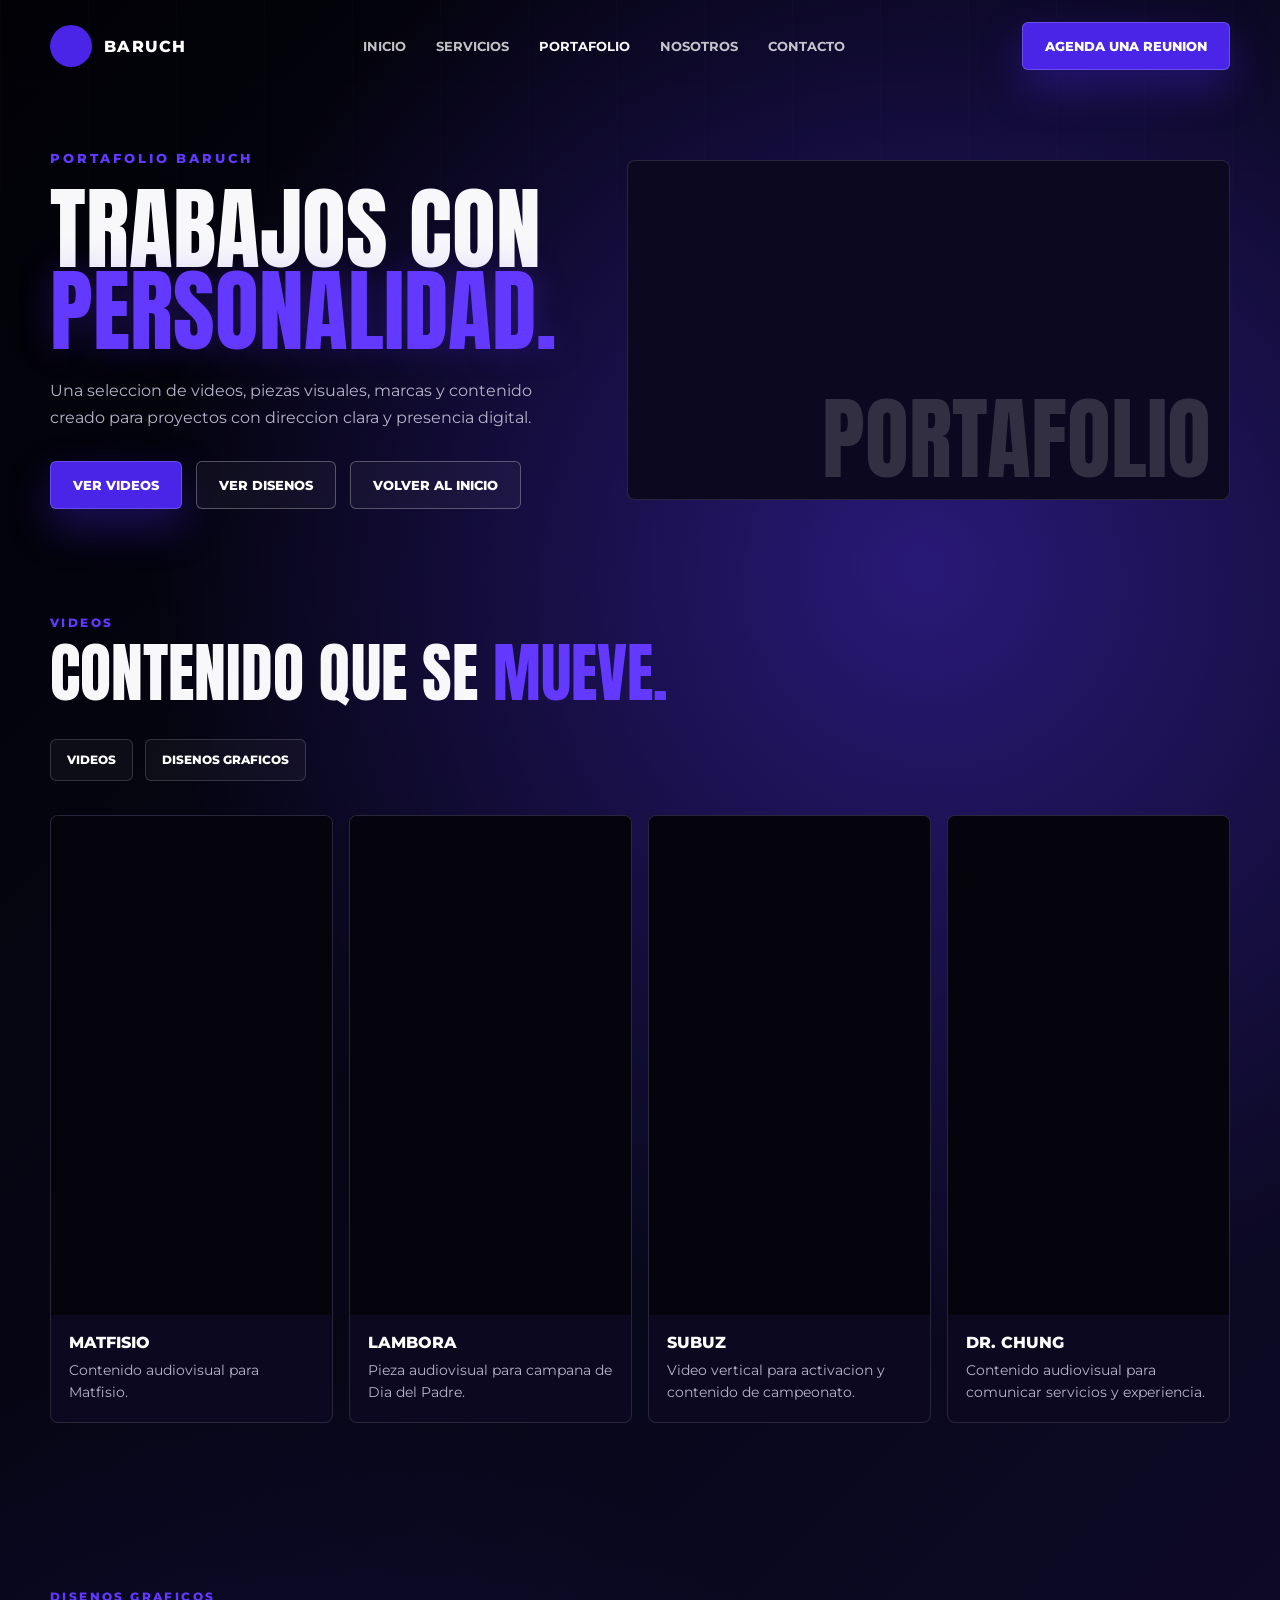
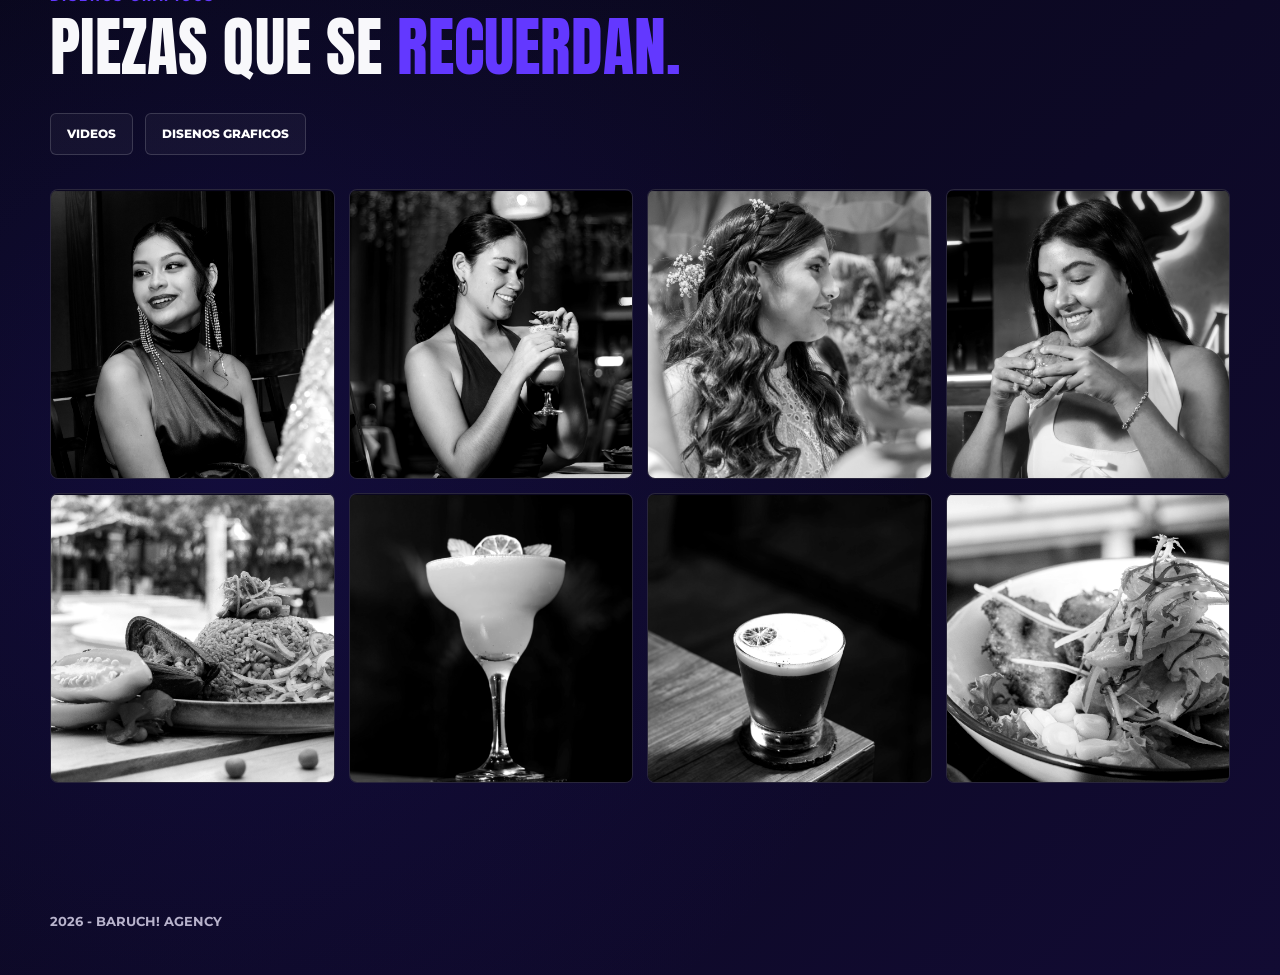
==== light.html @ 76572549 "Fix videos grilla" ====
<!DOCTYPE html>
<html lang="es">
<head>
<meta charset="UTF-8">
<meta name="viewport" content="width=device-width, initial-scale=1.0">
<title>Portafolio | BARUCH Agency</title>
<link rel="preconnect" href="https://fonts.googleapis.com">
<link rel="preconnect" href="https://fonts.gstatic.com" crossorigin>
<link href="https://fonts.googleapis.com/css2?family=Anton&family=Montserrat:wght@400;600;700;800&display=swap" rel="stylesheet">
<link rel="stylesheet" href="lightbox.css">

<style>
:root{
    --bg:#05040d;
    --bg-deep:#010106;
    --purple:#4a25e8;
    --purple-bright:#6338ff;
    --white:#f8f8fb;
    --muted:#b8b3cc;
}

*{
    margin:0;
    padding:0;
    box-sizing:border-box;
}

html{
    scroll-behavior:smooth;
}

body{
    min-height:100vh;
    color:var(--white);
    font-family:'Montserrat',Arial,sans-serif;
    background:
        radial-gradient(circle at 72% 22%, rgba(88,51,255,.42), transparent 35%),
        radial-gradient(circle at 18% 80%, rgba(44,28,145,.25), transparent 30%),
        linear-gradient(135deg, var(--bg-deep) 0%, #080719 48%, #120b33 100%);
    overflow-x:hidden;
}

body::before{
    content:"";
    position:fixed;
    inset:0;
    pointer-events:none;
    background:
        linear-gradient(90deg, rgba(255,255,255,.035) 1px, transparent 1px),
        linear-gradient(0deg, rgba(255,255,255,.025) 1px, transparent 1px);
    background-size:88px 88px;
    mask-image:linear-gradient(to bottom, rgba(0,0,0,.4), transparent 70%);
}

.container{
    width:min(1180px, calc(100% - 40px));
    margin:auto;
    position:relative;
    z-index:1;
}

nav{
    min-height:92px;
    display:flex;
    justify-content:space-between;
    align-items:center;
    gap:28px;
}

.logo{
    display:flex;
    align-items:center;
    gap:12px;
    color:white;
    font-weight:800;
    letter-spacing:.08em;
    text-decoration:none;
}

.logo-mark{
    width:42px;
    height:42px;
    display:grid;
    place-items:center;
    background:var(--purple);
    color:#fff;
    border-radius:50%;
    font-family:'Anton',Impact,sans-serif;
    font-size:28px;
    line-height:1;
}

.menu{
    display:flex;
    gap:30px;
    align-items:center;
}

.menu a{
    color:rgba(255,255,255,.76);
    text-decoration:none;
    font-size:13px;
    font-weight:700;
    text-transform:uppercase;
    transition:.25s;
}

.menu a:hover,
.menu a.active{
    color:var(--white);
}

.btn,
.btn-secondary{
    display:inline-flex;
    align-items:center;
    justify-content:center;
    min-height:48px;
    padding:0 22px;
    border-radius:6px;
    color:white;
    text-decoration:none;
    font-size:13px;
    font-weight:800;
    text-transform:uppercase;
}

.btn{
    border:1px solid rgba(255,255,255,.18);
    background:var(--purple);
    box-shadow:0 18px 42px rgba(74,37,232,.35);
}

.btn-secondary{
    border:1px solid rgba(255,255,255,.28);
    background:rgba(255,255,255,.04);
}

.portfolio-hero{
    min-height:420px;
    display:grid;
    grid-template-columns:minmax(280px,.95fr) minmax(320px,1.05fr);
    align-items:center;
    gap:32px;
    padding:58px 0 36px;
}

.hero-small{
    margin-bottom:22px;
    color:var(--purple-bright);
    font-size:13px;
    font-weight:800;
    letter-spacing:.22em;
    text-transform:uppercase;
}

.hero-title{
    max-width:600px;
    margin-bottom:24px;
    font-family:'Anton',Impact,'Arial Black',sans-serif;
    font-size:clamp(60px, 7vw, 104px);
    line-height:.92;
    font-weight:400;
    text-transform:uppercase;
}

.hero-title span{
    display:block;
    color:var(--purple-bright);
    text-shadow:0 0 34px rgba(99,56,255,.28);
}

.hero-text{
    max-width:500px;
    margin-bottom:30px;
    color:var(--muted);
    line-height:1.7;
    font-size:16px;
}

.hero-actions{
    display:flex;
    gap:14px;
    flex-wrap:wrap;
}

.hero-panel{
    min-height:320px;
    position:relative;
    overflow:hidden;
    border:1px solid rgba(255,255,255,.12);
    border-radius:8px;
    background:#0b0820;
}

.hero-panel iframe{
    width:100%;
    height:100%;
    min-height:320px;
    aspect-ratio:16 / 9;
    display:block;
    border:none;
}

.hero-panel::after{
    content:"PORTAFOLIO";
    position:absolute;
    right:18px;
    bottom:14px;
    color:rgba(255,255,255,.16);
    font-family:'Anton',Impact,sans-serif;
    font-size:clamp(54px, 7vw, 94px);
    line-height:1;
    pointer-events:none;
}

.section{
    padding:70px 0 96px;
}

.section-header{
    max-width:720px;
    margin-bottom:34px;
}

.section-kicker{
    margin-bottom:12px;
    color:var(--purple-bright);
    font-size:12px;
    font-weight:800;
    letter-spacing:.2em;
    text-transform:uppercase;
}

.section-title{
    font-family:'Anton',Impact,'Arial Black',sans-serif;
    font-size:clamp(44px, 5vw, 72px);
    line-height:.98;
    font-weight:400;
    text-transform:uppercase;
}

.section-title span{
    color:var(--purple-bright);
}

.portfolio-tabs{
    display:flex;
    gap:12px;
    flex-wrap:wrap;
    margin-bottom:34px;
}

.portfolio-tabs a{
    display:inline-flex;
    align-items:center;
    justify-content:center;
    min-height:42px;
    padding:0 16px;
    border:1px solid rgba(255,255,255,.16);
    border-radius:6px;
    color:white;
    text-decoration:none;
    font-size:12px;
    font-weight:800;
    text-transform:uppercase;
    background:rgba(255,255,255,.04);
}

.video-grid{
    display:grid;
    grid-template-columns:repeat(4, minmax(0, 1fr));
    gap:16px;
}

.video-card{
    overflow:hidden;
    border:1px solid rgba(255,255,255,.12);
    border-radius:8px;
    background:#0b0820;
}

.video-card iframe{
    width:100%;
    aspect-ratio:9 / 16;
    display:block;
    border:none;
    background:#05040d;
}

.video-info{
    padding:18px;
}

.video-info h3{
    margin-bottom:8px;
    color:white;
    font-size:16px;
    font-weight:800;
    text-transform:uppercase;
}

.video-info p{
    color:var(--muted);
    font-size:14px;
    line-height:1.55;
}

.gallery-grid{
    display:grid;
    grid-template-columns:repeat(4, minmax(0, 1fr));
    gap:14px;
}

.gallery-item{
    min-height:290px;
    padding:0;
    overflow:hidden;
    border:1px solid rgba(255,255,255,.12);
    border-radius:8px;
    background:#0b0820;
    appearance:none;
    font:inherit;
    text-align:left;
}

.gallery-item img{
    width:100%;
    height:100%;
    min-height:290px;
    display:block;
    object-fit:cover;
    filter:grayscale(100%) contrast(1.06);
    transition:.3s;
}

.gallery-item:hover img{
    filter:grayscale(0%) contrast(1.05);
    transform:scale(1.04);
}

footer{
    padding:34px 0 46px;
    color:var(--muted);
    font-size:13px;
    font-weight:700;
    text-transform:uppercase;
}

@media(max-width:960px){
    nav{
        flex-wrap:wrap;
        justify-content:center;
        padding:18px 0;
    }

    .menu{
        order:3;
        width:100%;
        justify-content:center;
        gap:18px;
        flex-wrap:wrap;
    }

    .portfolio-hero{
        grid-template-columns:1fr;
        text-align:center;
    }

    .hero-text{
        margin-left:auto;
        margin-right:auto;
    }

    .hero-actions{
        justify-content:center;
    }

    .video-grid{
        grid-template-columns:repeat(2, minmax(0, 1fr));
    }

    .gallery-grid{
        grid-template-columns:repeat(2, minmax(0, 1fr));
    }
}

@media(max-width:620px){
    .container{
        width:min(100% - 28px, 1180px);
    }

    nav .btn{
        display:none;
    }

    .menu a{
        font-size:12px;
    }

    .hero-title{
        font-size:clamp(54px, 17vw, 80px);
    }

    .video-grid,
    .gallery-grid{
        grid-template-columns:1fr;
    }
}
</style>
</head>

<body>
<div class="container">
    <nav>
        <a href="index.html#inicio" class="logo">
            <span class="logo-mark"></span>
            <span>BARUCH</span>
        </a>

        <div class="menu">
            <a href="index.html#inicio">Inicio</a>
            <a href="index.html#servicios">Servicios</a>
            <a href="light.html" class="active">Portafolio</a>
            <a href="index.html#nosotros">Nosotros</a>
            <a href="pagjavasscrio.html">Contacto</a>
        </div>

        <a href="pagjavasscrio.html" class="btn">Agenda una reunion</a>
    </nav>

    <main>
        <section class="portfolio-hero">
            <div>
                <div class="hero-small">Portafolio Baruch</div>
                <h1 class="hero-title">
                    Trabajos con
                    <span>personalidad.</span>
                </h1>
                <p class="hero-text">
                    Una seleccion de videos, piezas visuales, marcas y contenido creado para proyectos con direccion clara y presencia digital.
                </p>
                <div class="hero-actions">
                    <a href="#videos" class="btn">Ver videos</a>
                    <a href="#disenos" class="btn-secondary">Ver disenos</a>
                    <a href="index.html#inicio" class="btn-secondary">Volver al inicio</a>
                </div>
            </div>

            <!-- VIDEO HERO: Matfisio -->
            <div class="hero-panel">
                <iframe
                    src="https://www.youtube.com/embed/0s76PUURB7c?autoplay=1&mute=1&loop=1&playlist=0s76PUURB7c&controls=0&playsinline=1"
                    allow="autoplay; encrypted-media"
                    allowfullscreen>
                </iframe>
            </div>
        </section>

        <section class="section" id="videos">
            <div class="section-header">
                <div class="section-kicker">Videos</div>
                <h2 class="section-title">Contenido que se <span>mueve.</span></h2>
            </div>

            <div class="portfolio-tabs">
                <a href="#videos">Videos</a>
                <a href="#disenos">Disenos graficos</a>
            </div>

            <div class="video-grid">

                <!-- VIDEO 1: Matfisio -->
                <article class="video-card">
                    <iframe
                        src="https://www.youtube.com/embed/0s76PUURB7c?autoplay=1&mute=1&loop=1&playlist=0s76PUURB7c&controls=0&playsinline=1"
                        allow="autoplay; encrypted-media"
                        allowfullscreen>
                    </iframe>
                    <div class="video-info">
                        <h3>Matfisio</h3>
                        <p>Contenido audiovisual para Matfisio.</p>
                    </div>
                </article>

                <!-- VIDEO 2: Lambora — reemplaza ID_LAMBORA con el ID del video de YouTube -->
                <article class="video-card">
                    <iframe
                        src="https://www.youtube.com/embed/ID_LAMBORA?autoplay=1&mute=1&loop=1&playlist=ID_LAMBORA&controls=0&playsinline=1"
                        allow="autoplay; encrypted-media"
                        allowfullscreen>
                    </iframe>
                    <div class="video-info">
                        <h3>Lambora</h3>
                        <p>Pieza audiovisual para campana de Dia del Padre.</p>
                    </div>
                </article>

                <!-- VIDEO 2: Subuz — reemplaza ID_SUBUZ con el ID del video de YouTube -->
                <article class="video-card">
                    <iframe
                        src="https://www.youtube.com/embed/ID_SUBUZ?autoplay=1&mute=1&loop=1&playlist=ID_SUBUZ&controls=0&playsinline=1"
                        allow="autoplay; encrypted-media"
                        allowfullscreen>
                    </iframe>
                    <div class="video-info">
                        <h3>Subuz</h3>
                        <p>Video vertical para activacion y contenido de campeonato.</p>
                    </div>
                </article>

                <!-- VIDEO 3: Dr. Chung — reemplaza ID_DRCHUNG con el ID del video de YouTube -->
                <article class="video-card">
                    <iframe
                        src="https://www.youtube.com/embed/ID_DRCHUNG?autoplay=1&mute=1&loop=1&playlist=ID_DRCHUNG&controls=0&playsinline=1"
                        allow="autoplay; encrypted-media"
                        allowfullscreen>
                    </iframe>
                    <div class="video-info">
                        <h3>Dr. Chung</h3>
                        <p>Contenido audiovisual para comunicar servicios y experiencia.</p>
                    </div>
                </article>

            </div>
        </section>

        <section class="section" id="disenos">
            <div class="section-header">
                <div class="section-kicker">Disenos graficos</div>
                <h2 class="section-title">Piezas que se <span>recuerdan.</span></h2>
            </div>

            <div class="portfolio-tabs">
                <a href="#videos">Videos</a>
                <a href="#disenos">Disenos graficos</a>
            </div>

            <div class="gallery-grid">
                <button class="gallery-item cursor" onclick="openModal();currentSlide(1)" aria-label="Ver proyecto Karina">
                    <img src="multimedia/karina.png" alt="Proyecto Karina">
                </button>
                <button class="gallery-item cursor" onclick="openModal();currentSlide(2)" aria-label="Ver proyecto Domi">
                    <img src="multimedia/DOMI.png" alt="Proyecto Domi">
                </button>
                <button class="gallery-item cursor" onclick="openModal();currentSlide(3)" aria-label="Ver proyecto Tambo">
                    <img src="multimedia/tambo.png" alt="Proyecto Tambo">
                </button>
                <button class="gallery-item cursor" onclick="openModal();currentSlide(4)" aria-label="Ver proyecto Belen">
                    <img src="multimedia/BELEN.png" alt="Proyecto Belen">
                </button>
                <button class="gallery-item cursor" onclick="openModal();currentSlide(5)" aria-label="Ver proyecto Comida Tambo">
                    <img src="multimedia/COMIDA TMABO.png" alt="Proyecto Comida Tambo">
                </button>
                <button class="gallery-item cursor" onclick="openModal();currentSlide(6)" aria-label="Ver proyecto Miura Trago">
                    <img src="multimedia/MIURA TRAGO.png" alt="Proyecto Miura Trago">
                </button>
                <button class="gallery-item cursor" onclick="openModal();currentSlide(7)" aria-label="Ver proyecto Trago">
                    <img src="multimedia/TRAGO.png" alt="Proyecto Trago">
                </button>
                <button class="gallery-item cursor" onclick="openModal();currentSlide(8)" aria-label="Ver proyecto Ceviche">
                    <img src="multimedia/CEVICHEE.png" alt="Proyecto Ceviche">
                </button>
            </div>
        </section>
    </main>

    <footer>
        <p>2026 - BARUCH! Agency</p>
    </footer>
</div>

<div id="modalgallery" class="modal">
    <span class="close cursor" onclick="closeModal()">&times;</span>
    <div class="modal-content">
        <div class="mySlides">
            <img src="multimedia/karina.png" style="width:100%" alt="Proyecto Karina">
        </div>
        <div class="mySlides">
            <img src="multimedia/DOMI.png" style="width:100%" alt="Proyecto Domi">
        </div>
        <div class="mySlides">
            <img src="multimedia/tambo.png" style="width:100%" alt="Proyecto Tambo">
        </div>
        <div class="mySlides">
            <img src="multimedia/BELEN.png" style="width:100%" alt="Proyecto Belen">
        </div>
        <div class="mySlides">
            <img src="multimedia/COMIDA TMABO.png" style="width:100%" alt="Proyecto Comida Tambo">
        </div>
        <div class="mySlides">
            <img src="multimedia/MIURA TRAGO.png" style="width:100%" alt="Proyecto Miura Trago">
        </div>
        <div class="mySlides">
            <img src="multimedia/TRAGO.png" style="width:100%" alt="Proyecto Trago">
        </div>
        <div class="mySlides">
            <img src="multimedia/CEVICHEE.png" style="width:100%" alt="Proyecto Ceviche">
        </div>

        <a class="prev" onclick="plusSlides(-1)">&#10094;</a>
        <a class="next" onclick="plusSlides(1)">&#10095;</a>

        <div class="caption-container">
            <p id="caption"></p>
        </div>

        <div class="thumbs">
            <img class="demo cursor" src="multimedia/karina.png" onclick="currentSlide(1)" alt="Proyecto Karina">
            <img class="demo cursor" src="multimedia/DOMI.png" onclick="currentSlide(2)" alt="Proyecto Domi">
            <img class="demo cursor" src="multimedia/tambo.png" onclick="currentSlide(3)" alt="Proyecto Tambo">
            <img class="demo cursor" src="multimedia/BELEN.png" onclick="currentSlide(4)" alt="Proyecto Belen">
            <img class="demo cursor" src="multimedia/COMIDA TMABO.png" onclick="currentSlide(5)" alt="Proyecto Comida Tambo">
            <img class="demo cursor" src="multimedia/MIURA TRAGO.png" onclick="currentSlide(6)" alt="Proyecto Miura Trago">
            <img class="demo cursor" src="multimedia/TRAGO.png" onclick="currentSlide(7)" alt="Proyecto Trago">
            <img class="demo cursor" src="multimedia/CEVICHEE.png" onclick="currentSlide(8)" alt="Proyecto Ceviche">
        </div>
    </div>
</div>

<script src="lightbox.js"></script>
</body>
</html>
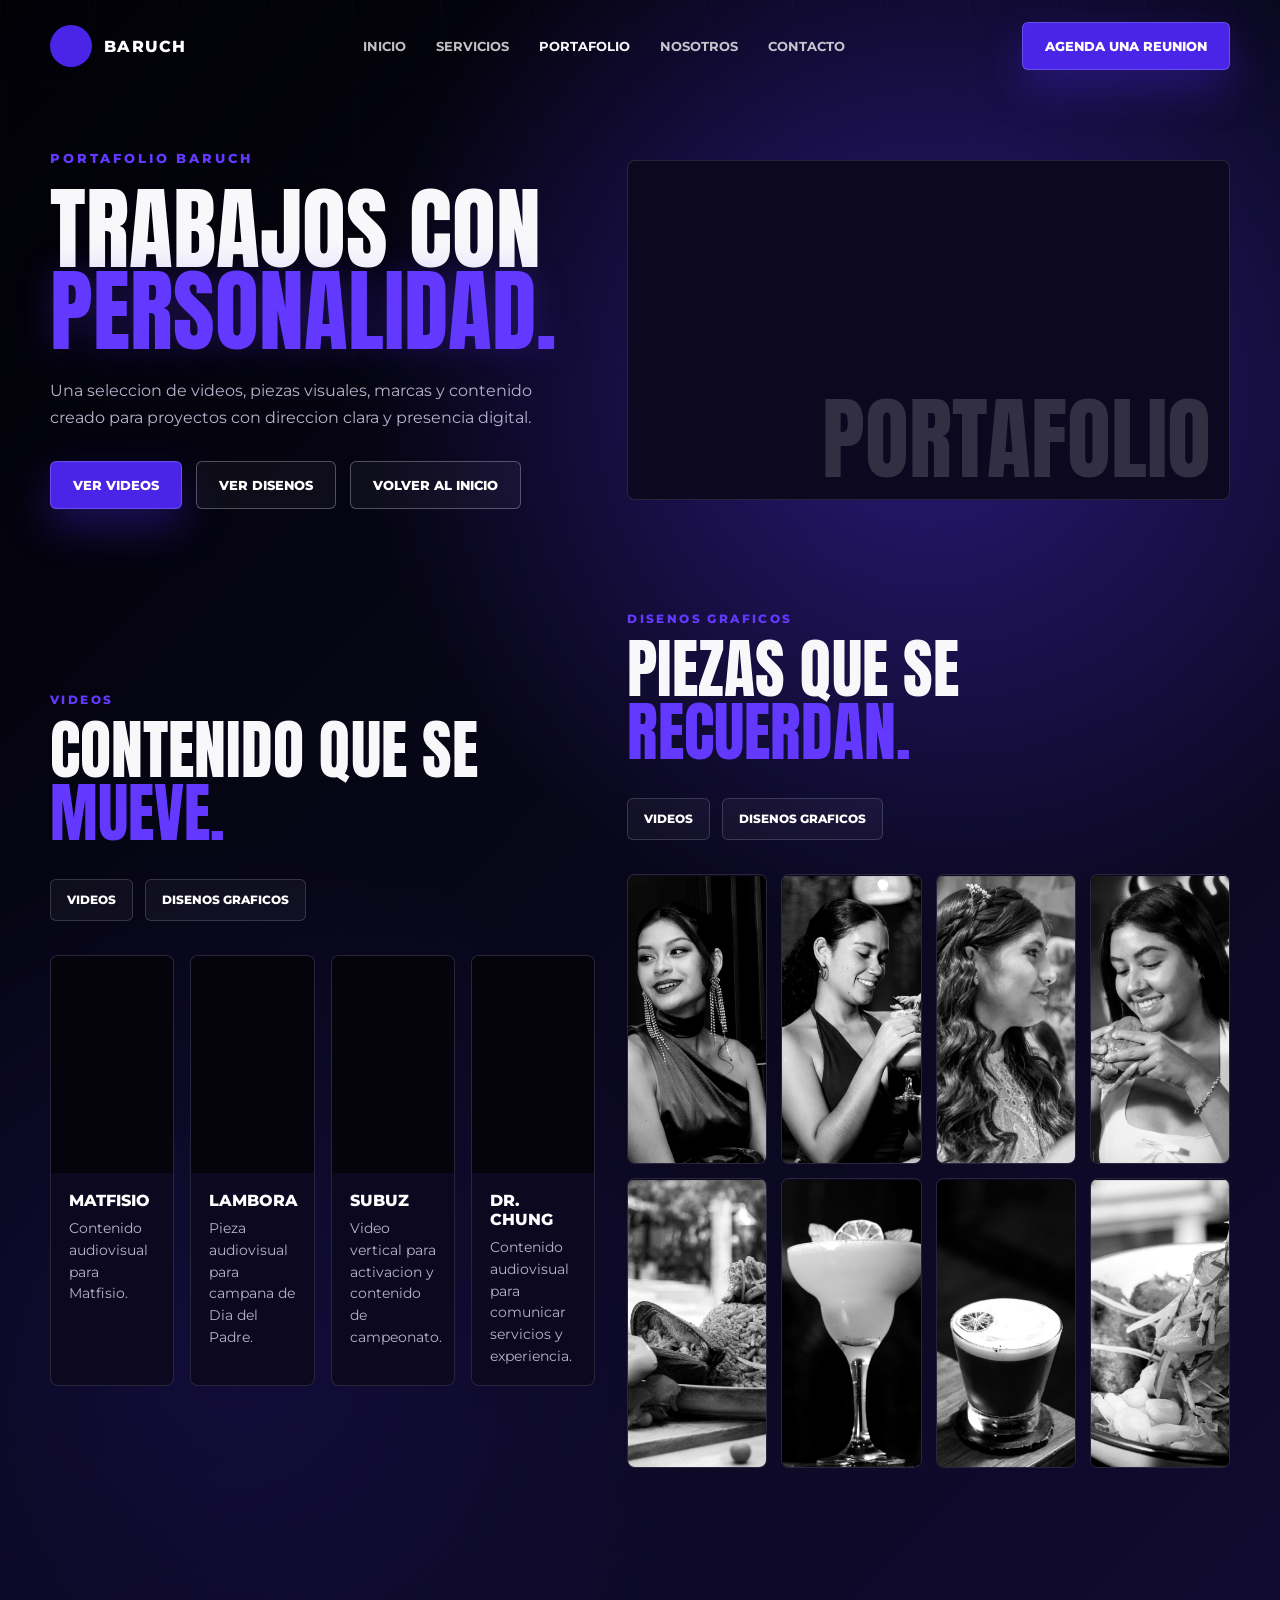
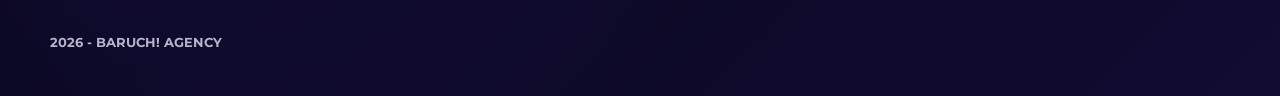
==== commit ea34bcf7: "Actualizacion de links" ====
--- a/light.html
+++ b/light.html
@@ -449,13 +449,12 @@
 
             <!-- VIDEO HERO: Matfisio -->
             <div class="hero-panel">
-                <iframe
-                    src="https://www.youtube.com/embed/0s76PUURB7c?autoplay=1&mute=1&loop=1&playlist=0s76PUURB7c&controls=0&playsinline=1"
-                    allow="autoplay; encrypted-media"
-                    allowfullscreen>
-                </iframe>
-            </div>
-        </section>
+    <iframe
+    src="https://www.youtube.com/embed/Ua5qcs7RHiY?autoplay=1&mute=1&loop=1&playlist=Ua5qcs7RHiY&controls=0&playsinline=1"
+    allow="autoplay; encrypted-media"
+    allowfullscreen>
+</iframe>
+</div>
 
         <section class="section" id="videos">
             <div class="section-header">
@@ -473,7 +472,7 @@
                 <!-- VIDEO 1: Matfisio -->
                 <article class="video-card">
                     <iframe
-                        src="https://www.youtube.com/embed/0s76PUURB7c?autoplay=1&mute=1&loop=1&playlist=0s76PUURB7c&controls=0&playsinline=1"
+                        src="https://www.youtube.com/embed/0s76PUURB7c?autoplay=1&mute=1&loop=1&playlist=0s76PUURB7c&controls=0&playsinline=1
                         allow="autoplay; encrypted-media"
                         allowfullscreen>
                     </iframe>
@@ -512,7 +511,7 @@
                 <!-- VIDEO 3: Dr. Chung — reemplaza ID_DRCHUNG con el ID del video de YouTube -->
                 <article class="video-card">
                     <iframe
-                        src="https://www.youtube.com/embed/ID_DRCHUNG?autoplay=1&mute=1&loop=1&playlist=ID_DRCHUNG&controls=0&playsinline=1"
+                        src="https://youtube.com/shorts/_93qym4LqEI?feature=share"
                         allow="autoplay; encrypted-media"
                         allowfullscreen>
                     </iframe>
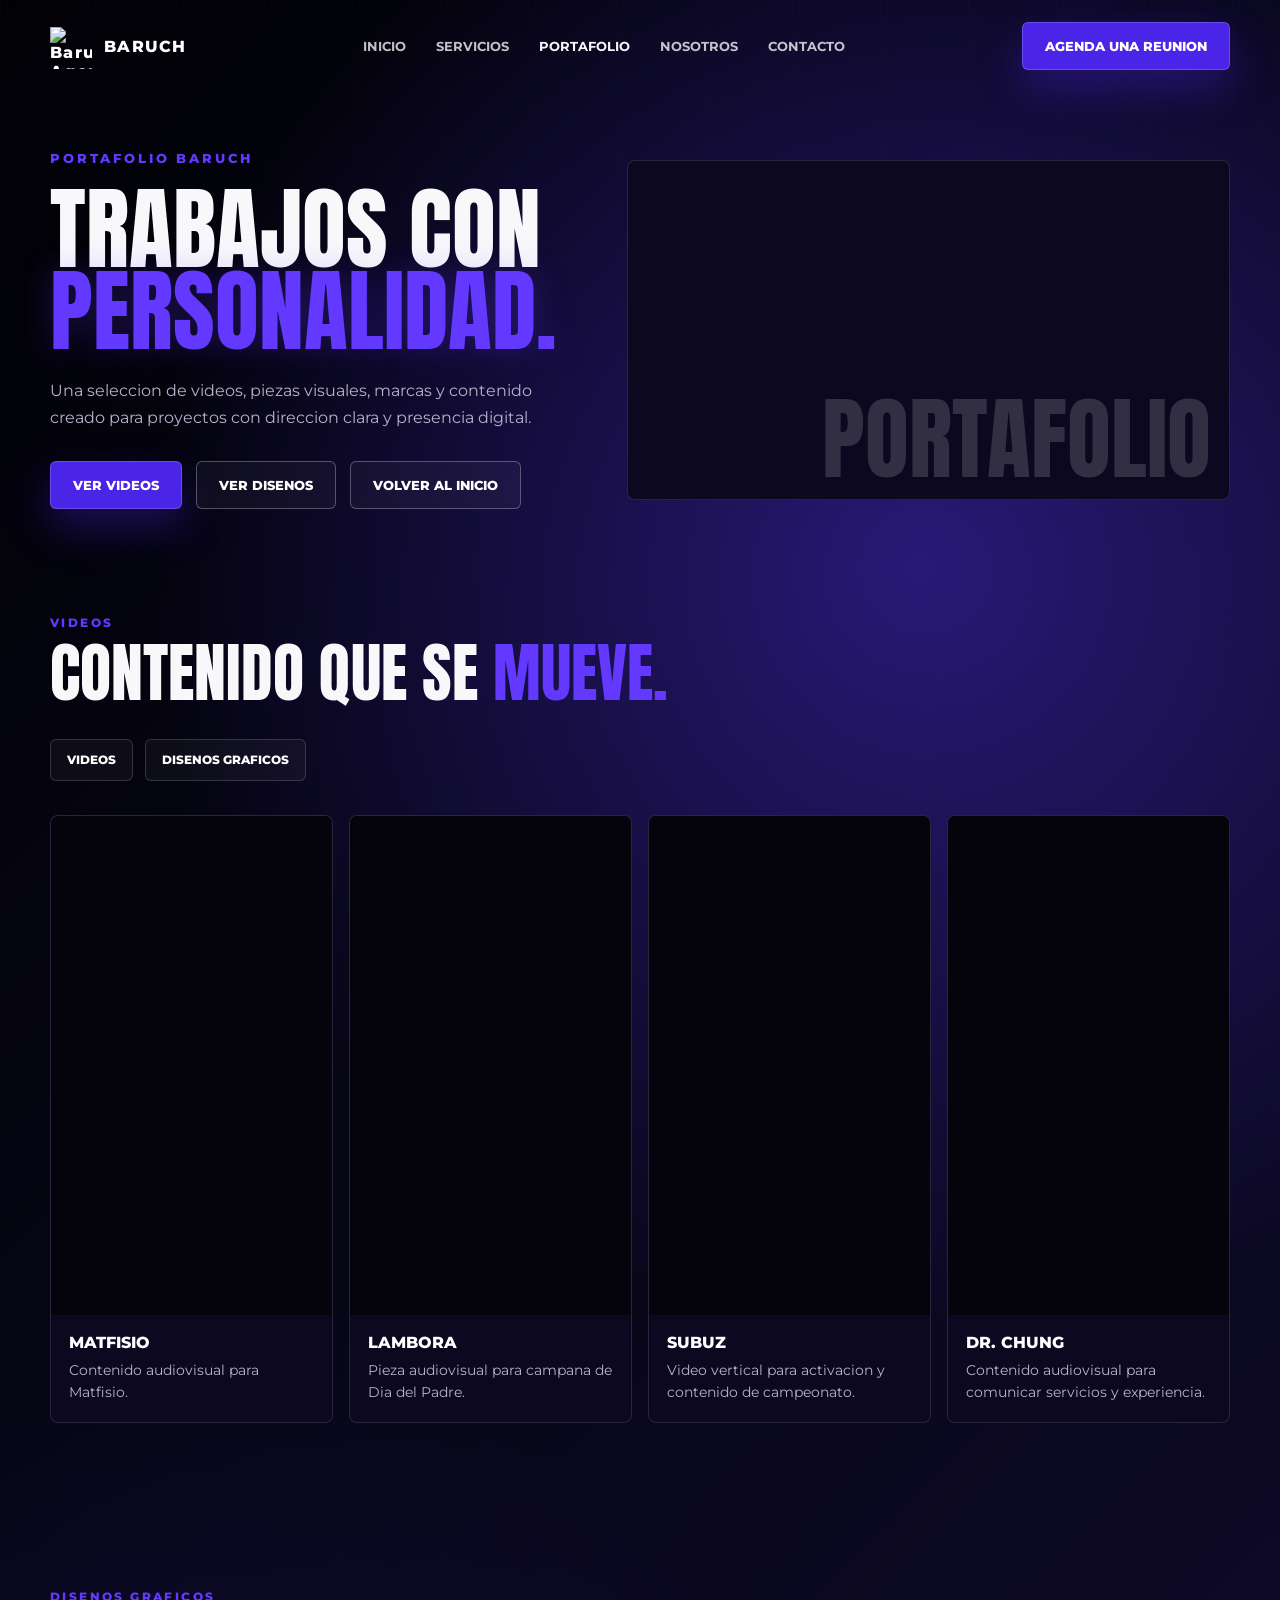
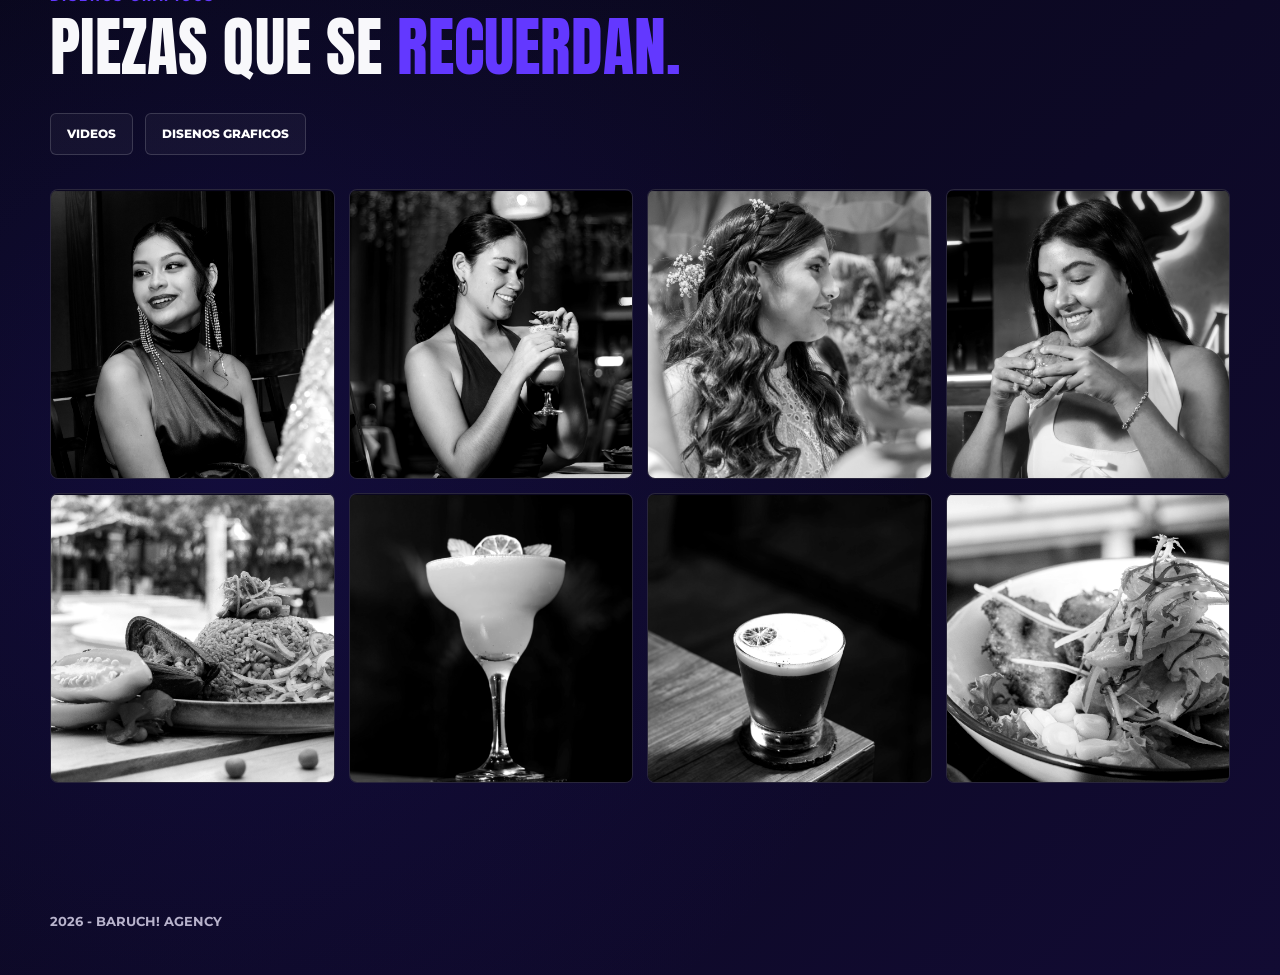
==== commit aa279167: "Actualizacion" ====
--- a/light.html
+++ b/light.html
@@ -4,6 +4,7 @@
 <meta charset="UTF-8">
 <meta name="viewport" content="width=device-width, initial-scale=1.0">
 <title>Portafolio | BARUCH Agency</title>
+<link rel="icon" type="image/png" href="multimedia/logo.png">
 <link rel="preconnect" href="https://fonts.googleapis.com">
 <link rel="preconnect" href="https://fonts.gstatic.com" crossorigin>
 <link href="https://fonts.googleapis.com/css2?family=Anton&family=Montserrat:wght@400;600;700;800&display=swap" rel="stylesheet">
@@ -18,17 +19,8 @@
     --white:#f8f8fb;
     --muted:#b8b3cc;
 }
-
-*{
-    margin:0;
-    padding:0;
-    box-sizing:border-box;
-}
-
-html{
-    scroll-behavior:smooth;
-}
-
+*{ margin:0; padding:0; box-sizing:border-box; }
+html{ scroll-behavior:smooth; }
 body{
     min-height:100vh;
     color:var(--white);
@@ -39,7 +31,6 @@
         linear-gradient(135deg, var(--bg-deep) 0%, #080719 48%, #120b33 100%);
     overflow-x:hidden;
 }
-
 body::before{
     content:"";
     position:fixed;
@@ -51,90 +42,16 @@
     background-size:88px 88px;
     mask-image:linear-gradient(to bottom, rgba(0,0,0,.4), transparent 70%);
 }
-
-.container{
-    width:min(1180px, calc(100% - 40px));
-    margin:auto;
-    position:relative;
-    z-index:1;
-}
-
-nav{
-    min-height:92px;
-    display:flex;
-    justify-content:space-between;
-    align-items:center;
-    gap:28px;
-}
-
-.logo{
-    display:flex;
-    align-items:center;
-    gap:12px;
-    color:white;
-    font-weight:800;
-    letter-spacing:.08em;
-    text-decoration:none;
-}
-
-.logo-mark{
-    width:42px;
-    height:42px;
-    display:grid;
-    place-items:center;
-    background:var(--purple);
-    color:#fff;
-    border-radius:50%;
-    font-family:'Anton',Impact,sans-serif;
-    font-size:28px;
-    line-height:1;
-}
-
-.menu{
-    display:flex;
-    gap:30px;
-    align-items:center;
-}
-
-.menu a{
-    color:rgba(255,255,255,.76);
-    text-decoration:none;
-    font-size:13px;
-    font-weight:700;
-    text-transform:uppercase;
-    transition:.25s;
-}
-
-.menu a:hover,
-.menu a.active{
-    color:var(--white);
-}
-
-.btn,
-.btn-secondary{
-    display:inline-flex;
-    align-items:center;
-    justify-content:center;
-    min-height:48px;
-    padding:0 22px;
-    border-radius:6px;
-    color:white;
-    text-decoration:none;
-    font-size:13px;
-    font-weight:800;
-    text-transform:uppercase;
-}
-
-.btn{
-    border:1px solid rgba(255,255,255,.18);
-    background:var(--purple);
-    box-shadow:0 18px 42px rgba(74,37,232,.35);
-}
-
-.btn-secondary{
-    border:1px solid rgba(255,255,255,.28);
-    background:rgba(255,255,255,.04);
-}
+.container{ width:min(1180px, calc(100% - 40px)); margin:auto; position:relative; z-index:1; }
+nav{ min-height:92px; display:flex; justify-content:space-between; align-items:center; gap:28px; }
+.logo{ display:flex; align-items:center; gap:12px; color:white; font-weight:800; letter-spacing:.08em; text-decoration:none; }
+.logo-mark{ width:42px; height:42px; display:block; object-fit:contain; }
+.menu{ display:flex; gap:30px; align-items:center; }
+.menu a{ color:rgba(255,255,255,.76); text-decoration:none; font-size:13px; font-weight:700; text-transform:uppercase; transition:.25s; }
+.menu a:hover, .menu a.active{ color:var(--white); }
+.btn, .btn-secondary{ display:inline-flex; align-items:center; justify-content:center; min-height:48px; padding:0 22px; border-radius:6px; color:white; text-decoration:none; font-size:13px; font-weight:800; text-transform:uppercase; }
+.btn{ border:1px solid rgba(255,255,255,.18); background:var(--purple); box-shadow:0 18px 42px rgba(74,37,232,.35); }
+.btn-secondary{ border:1px solid rgba(255,255,255,.28); background:rgba(255,255,255,.04); }
 
 .portfolio-hero{
     min-height:420px;
@@ -144,268 +61,53 @@
     gap:32px;
     padding:58px 0 36px;
 }
-
-.hero-small{
-    margin-bottom:22px;
-    color:var(--purple-bright);
-    font-size:13px;
-    font-weight:800;
-    letter-spacing:.22em;
-    text-transform:uppercase;
-}
-
-.hero-title{
-    max-width:600px;
-    margin-bottom:24px;
-    font-family:'Anton',Impact,'Arial Black',sans-serif;
-    font-size:clamp(60px, 7vw, 104px);
-    line-height:.92;
-    font-weight:400;
-    text-transform:uppercase;
-}
-
-.hero-title span{
-    display:block;
-    color:var(--purple-bright);
-    text-shadow:0 0 34px rgba(99,56,255,.28);
-}
-
-.hero-text{
-    max-width:500px;
-    margin-bottom:30px;
-    color:var(--muted);
-    line-height:1.7;
-    font-size:16px;
-}
-
-.hero-actions{
-    display:flex;
-    gap:14px;
-    flex-wrap:wrap;
-}
-
-.hero-panel{
-    min-height:320px;
-    position:relative;
-    overflow:hidden;
-    border:1px solid rgba(255,255,255,.12);
-    border-radius:8px;
-    background:#0b0820;
-}
-
-.hero-panel iframe{
-    width:100%;
-    height:100%;
-    min-height:320px;
-    aspect-ratio:16 / 9;
-    display:block;
-    border:none;
-}
-
-.hero-panel::after{
-    content:"PORTAFOLIO";
-    position:absolute;
-    right:18px;
-    bottom:14px;
-    color:rgba(255,255,255,.16);
-    font-family:'Anton',Impact,sans-serif;
-    font-size:clamp(54px, 7vw, 94px);
-    line-height:1;
-    pointer-events:none;
-}
-
-.section{
-    padding:70px 0 96px;
-}
-
-.section-header{
-    max-width:720px;
-    margin-bottom:34px;
-}
-
-.section-kicker{
-    margin-bottom:12px;
-    color:var(--purple-bright);
-    font-size:12px;
-    font-weight:800;
-    letter-spacing:.2em;
-    text-transform:uppercase;
-}
-
-.section-title{
-    font-family:'Anton',Impact,'Arial Black',sans-serif;
-    font-size:clamp(44px, 5vw, 72px);
-    line-height:.98;
-    font-weight:400;
-    text-transform:uppercase;
-}
-
-.section-title span{
-    color:var(--purple-bright);
-}
-
-.portfolio-tabs{
-    display:flex;
-    gap:12px;
-    flex-wrap:wrap;
-    margin-bottom:34px;
-}
-
-.portfolio-tabs a{
-    display:inline-flex;
-    align-items:center;
-    justify-content:center;
-    min-height:42px;
-    padding:0 16px;
-    border:1px solid rgba(255,255,255,.16);
-    border-radius:6px;
-    color:white;
-    text-decoration:none;
-    font-size:12px;
-    font-weight:800;
-    text-transform:uppercase;
-    background:rgba(255,255,255,.04);
-}
-
-.video-grid{
-    display:grid;
-    grid-template-columns:repeat(4, minmax(0, 1fr));
-    gap:16px;
-}
-
-.video-card{
-    overflow:hidden;
-    border:1px solid rgba(255,255,255,.12);
-    border-radius:8px;
-    background:#0b0820;
-}
-
-.video-card iframe{
-    width:100%;
-    aspect-ratio:9 / 16;
-    display:block;
-    border:none;
-    background:#05040d;
-}
-
-.video-info{
-    padding:18px;
-}
-
-.video-info h3{
-    margin-bottom:8px;
-    color:white;
-    font-size:16px;
-    font-weight:800;
-    text-transform:uppercase;
-}
-
-.video-info p{
-    color:var(--muted);
-    font-size:14px;
-    line-height:1.55;
-}
-
-.gallery-grid{
-    display:grid;
-    grid-template-columns:repeat(4, minmax(0, 1fr));
-    gap:14px;
-}
-
-.gallery-item{
-    min-height:290px;
-    padding:0;
-    overflow:hidden;
-    border:1px solid rgba(255,255,255,.12);
-    border-radius:8px;
-    background:#0b0820;
-    appearance:none;
-    font:inherit;
-    text-align:left;
-}
-
-.gallery-item img{
-    width:100%;
-    height:100%;
-    min-height:290px;
-    display:block;
-    object-fit:cover;
-    filter:grayscale(100%) contrast(1.06);
-    transition:.3s;
-}
-
-.gallery-item:hover img{
-    filter:grayscale(0%) contrast(1.05);
-    transform:scale(1.04);
-}
-
-footer{
-    padding:34px 0 46px;
-    color:var(--muted);
-    font-size:13px;
-    font-weight:700;
-    text-transform:uppercase;
-}
+.hero-small{ margin-bottom:22px; color:var(--purple-bright); font-size:13px; font-weight:800; letter-spacing:.22em; text-transform:uppercase; }
+.hero-title{ max-width:600px; margin-bottom:24px; font-family:'Anton',Impact,'Arial Black',sans-serif; font-size:clamp(60px, 7vw, 104px); line-height:.92; font-weight:400; text-transform:uppercase; }
+.hero-title span{ display:block; color:var(--purple-bright); text-shadow:0 0 34px rgba(99,56,255,.28); }
+.hero-text{ max-width:500px; margin-bottom:30px; color:var(--muted); line-height:1.7; font-size:16px; }
+.hero-actions{ display:flex; gap:14px; flex-wrap:wrap; }
+.hero-panel{ min-height:320px; position:relative; overflow:hidden; border:1px solid rgba(255,255,255,.12); border-radius:8px; background:#0b0820; }
+.hero-panel iframe{ width:100%; height:100%; min-height:320px; aspect-ratio:16/9; display:block; border:none; }
+.hero-panel::after{ content:"PORTAFOLIO"; position:absolute; right:18px; bottom:14px; color:rgba(255,255,255,.16); font-family:'Anton',Impact,sans-serif; font-size:clamp(54px, 7vw, 94px); line-height:1; pointer-events:none; }
+
+.section{ padding:70px 0 96px; }
+.section-header{ max-width:720px; margin-bottom:34px; }
+.section-kicker{ margin-bottom:12px; color:var(--purple-bright); font-size:12px; font-weight:800; letter-spacing:.2em; text-transform:uppercase; }
+.section-title{ font-family:'Anton',Impact,'Arial Black',sans-serif; font-size:clamp(44px, 5vw, 72px); line-height:.98; font-weight:400; text-transform:uppercase; }
+.section-title span{ color:var(--purple-bright); }
+
+.portfolio-tabs{ display:flex; gap:12px; flex-wrap:wrap; margin-bottom:34px; }
+.portfolio-tabs a{ display:inline-flex; align-items:center; justify-content:center; min-height:42px; padding:0 16px; border:1px solid rgba(255,255,255,.16); border-radius:6px; color:white; text-decoration:none; font-size:12px; font-weight:800; text-transform:uppercase; background:rgba(255,255,255,.04); }
+
+.video-grid{ display:grid; grid-template-columns:repeat(4, minmax(0, 1fr)); gap:16px; }
+.video-card{ overflow:hidden; border:1px solid rgba(255,255,255,.12); border-radius:8px; background:#0b0820; }
+.video-card iframe{ width:100%; aspect-ratio:9/16; display:block; border:none; background:#05040d; }
+.video-info{ padding:18px; }
+.video-info h3{ margin-bottom:8px; color:white; font-size:16px; font-weight:800; text-transform:uppercase; }
+.video-info p{ color:var(--muted); font-size:14px; line-height:1.55; }
+
+.gallery-grid{ display:grid; grid-template-columns:repeat(4, minmax(0, 1fr)); gap:14px; }
+.gallery-item{ min-height:290px; padding:0; overflow:hidden; border:1px solid rgba(255,255,255,.12); border-radius:8px; background:#0b0820; appearance:none; font:inherit; text-align:left; cursor:pointer; }
+.gallery-item img{ width:100%; height:100%; min-height:290px; display:block; object-fit:cover; filter:grayscale(100%) contrast(1.06); transition:.3s; }
+.gallery-item:hover img{ filter:grayscale(0%) contrast(1.05); transform:scale(1.04); }
+
+footer{ padding:34px 0 46px; color:var(--muted); font-size:13px; font-weight:700; text-transform:uppercase; }
 
 @media(max-width:960px){
-    nav{
-        flex-wrap:wrap;
-        justify-content:center;
-        padding:18px 0;
-    }
-
-    .menu{
-        order:3;
-        width:100%;
-        justify-content:center;
-        gap:18px;
-        flex-wrap:wrap;
-    }
-
-    .portfolio-hero{
-        grid-template-columns:1fr;
-        text-align:center;
-    }
-
-    .hero-text{
-        margin-left:auto;
-        margin-right:auto;
-    }
-
-    .hero-actions{
-        justify-content:center;
-    }
-
-    .video-grid{
-        grid-template-columns:repeat(2, minmax(0, 1fr));
-    }
-
-    .gallery-grid{
-        grid-template-columns:repeat(2, minmax(0, 1fr));
-    }
-}
-
+    nav{ flex-wrap:wrap; justify-content:center; padding:18px 0; }
+    .menu{ order:3; width:100%; justify-content:center; gap:18px; flex-wrap:wrap; }
+    .portfolio-hero{ grid-template-columns:1fr; text-align:center; }
+    .hero-text{ margin-left:auto; margin-right:auto; }
+    .hero-actions{ justify-content:center; }
+    .video-grid{ grid-template-columns:repeat(2, minmax(0, 1fr)); }
+    .gallery-grid{ grid-template-columns:repeat(2, minmax(0, 1fr)); }
+}
 @media(max-width:620px){
-    .container{
-        width:min(100% - 28px, 1180px);
-    }
-
-    nav .btn{
-        display:none;
-    }
-
-    .menu a{
-        font-size:12px;
-    }
-
-    .hero-title{
-        font-size:clamp(54px, 17vw, 80px);
-    }
-
-    .video-grid,
-    .gallery-grid{
-        grid-template-columns:1fr;
-    }
+    .container{ width:min(100% - 28px, 1180px); }
+    nav .btn{ display:none; }
+    .menu a{ font-size:12px; }
+    .hero-title{ font-size:clamp(54px, 17vw, 80px); }
+    .video-grid, .gallery-grid{ grid-template-columns:1fr; }
 }
 </style>
 </head>
@@ -414,10 +116,9 @@
 <div class="container">
     <nav>
         <a href="index.html#inicio" class="logo">
-            <span class="logo-mark"></span>
+            <img src="multimedia/logo.png" alt="Baruch Agency" class="logo-mark">
             <span>BARUCH</span>
         </a>
-
         <div class="menu">
             <a href="index.html#inicio">Inicio</a>
             <a href="index.html#servicios">Servicios</a>
@@ -425,7 +126,6 @@
             <a href="index.html#nosotros">Nosotros</a>
             <a href="pagjavasscrio.html">Contacto</a>
         </div>
-
         <a href="pagjavasscrio.html" class="btn">Agenda una reunion</a>
     </nav>
 
@@ -447,14 +147,14 @@
                 </div>
             </div>
 
-            <!-- VIDEO HERO: Matfisio -->
             <div class="hero-panel">
-    <iframe
-    src="https://www.youtube.com/embed/Ua5qcs7RHiY?autoplay=1&mute=1&loop=1&playlist=Ua5qcs7RHiY&controls=0&playsinline=1"
-    allow="autoplay; encrypted-media"
-    allowfullscreen>
-</iframe>
-</div>
+                <iframe
+                    src="https://www.youtube.com/embed/Ua5qcs7RHiY?autoplay=1&mute=1&loop=1&playlist=Ua5qcs7RHiY&controls=0&playsinline=1"
+                    allow="autoplay; encrypted-media"
+                    allowfullscreen>
+                </iframe>
+            </div>
+        </section>
 
         <section class="section" id="videos">
             <div class="section-header">
@@ -468,11 +168,10 @@
             </div>
 
             <div class="video-grid">
-
                 <!-- VIDEO 1: Matfisio -->
                 <article class="video-card">
                     <iframe
-                        src="https://www.youtube.com/embed/0s76PUURB7c?autoplay=1&mute=1&loop=1&playlist=0s76PUURB7c&controls=0&playsinline=1
+                        src="https://www.youtube.com/embed/0s76PUURB7c?autoplay=1&mute=1&loop=1&playlist=0s76PUURB7c&controls=0&playsinline=1"
                         allow="autoplay; encrypted-media"
                         allowfullscreen>
                     </iframe>
@@ -495,7 +194,7 @@
                     </div>
                 </article>
 
-                <!-- VIDEO 2: Subuz — reemplaza ID_SUBUZ con el ID del video de YouTube -->
+                <!-- VIDEO 3: Subuz — reemplaza ID_SUBUZ con el ID del video de YouTube -->
                 <article class="video-card">
                     <iframe
                         src="https://www.youtube.com/embed/ID_SUBUZ?autoplay=1&mute=1&loop=1&playlist=ID_SUBUZ&controls=0&playsinline=1"
@@ -508,10 +207,10 @@
                     </div>
                 </article>
 
-                <!-- VIDEO 3: Dr. Chung — reemplaza ID_DRCHUNG con el ID del video de YouTube -->
+                <!-- VIDEO 4: Dr. Chung -->
                 <article class="video-card">
                     <iframe
-                        src="https://youtube.com/shorts/_93qym4LqEI?feature=share"
+                        src="https://www.youtube.com/embed/_93qym4LqEI?autoplay=1&mute=1&loop=1&playlist=_93qym4LqEI&controls=0&playsinline=1"
                         allow="autoplay; encrypted-media"
                         allowfullscreen>
                     </iframe>
@@ -520,7 +219,6 @@
                         <p>Contenido audiovisual para comunicar servicios y experiencia.</p>
                     </div>
                 </article>
-
             </div>
         </section>
 
@@ -572,37 +270,19 @@
 <div id="modalgallery" class="modal">
     <span class="close cursor" onclick="closeModal()">&times;</span>
     <div class="modal-content">
-        <div class="mySlides">
-            <img src="multimedia/karina.png" style="width:100%" alt="Proyecto Karina">
-        </div>
-        <div class="mySlides">
-            <img src="multimedia/DOMI.png" style="width:100%" alt="Proyecto Domi">
-        </div>
-        <div class="mySlides">
-            <img src="multimedia/tambo.png" style="width:100%" alt="Proyecto Tambo">
-        </div>
-        <div class="mySlides">
-            <img src="multimedia/BELEN.png" style="width:100%" alt="Proyecto Belen">
-        </div>
-        <div class="mySlides">
-            <img src="multimedia/COMIDA TMABO.png" style="width:100%" alt="Proyecto Comida Tambo">
-        </div>
-        <div class="mySlides">
-            <img src="multimedia/MIURA TRAGO.png" style="width:100%" alt="Proyecto Miura Trago">
-        </div>
-        <div class="mySlides">
-            <img src="multimedia/TRAGO.png" style="width:100%" alt="Proyecto Trago">
-        </div>
-        <div class="mySlides">
-            <img src="multimedia/CEVICHEE.png" style="width:100%" alt="Proyecto Ceviche">
-        </div>
+        <div class="mySlides"><img src="multimedia/karina.png" style="width:100%" alt="Proyecto Karina"></div>
+        <div class="mySlides"><img src="multimedia/DOMI.png" style="width:100%" alt="Proyecto Domi"></div>
+        <div class="mySlides"><img src="multimedia/tambo.png" style="width:100%" alt="Proyecto Tambo"></div>
+        <div class="mySlides"><img src="multimedia/BELEN.png" style="width:100%" alt="Proyecto Belen"></div>
+        <div class="mySlides"><img src="multimedia/COMIDA TMABO.png" style="width:100%" alt="Proyecto Comida Tambo"></div>
+        <div class="mySlides"><img src="multimedia/MIURA TRAGO.png" style="width:100%" alt="Proyecto Miura Trago"></div>
+        <div class="mySlides"><img src="multimedia/TRAGO.png" style="width:100%" alt="Proyecto Trago"></div>
+        <div class="mySlides"><img src="multimedia/CEVICHEE.png" style="width:100%" alt="Proyecto Ceviche"></div>
 
         <a class="prev" onclick="plusSlides(-1)">&#10094;</a>
         <a class="next" onclick="plusSlides(1)">&#10095;</a>
 
-        <div class="caption-container">
-            <p id="caption"></p>
-        </div>
+        <div class="caption-container"><p id="caption"></p></div>
 
         <div class="thumbs">
             <img class="demo cursor" src="multimedia/karina.png" onclick="currentSlide(1)" alt="Proyecto Karina">
@@ -619,4 +299,4 @@
 
 <script src="lightbox.js"></script>
 </body>
-</html>
+</html>
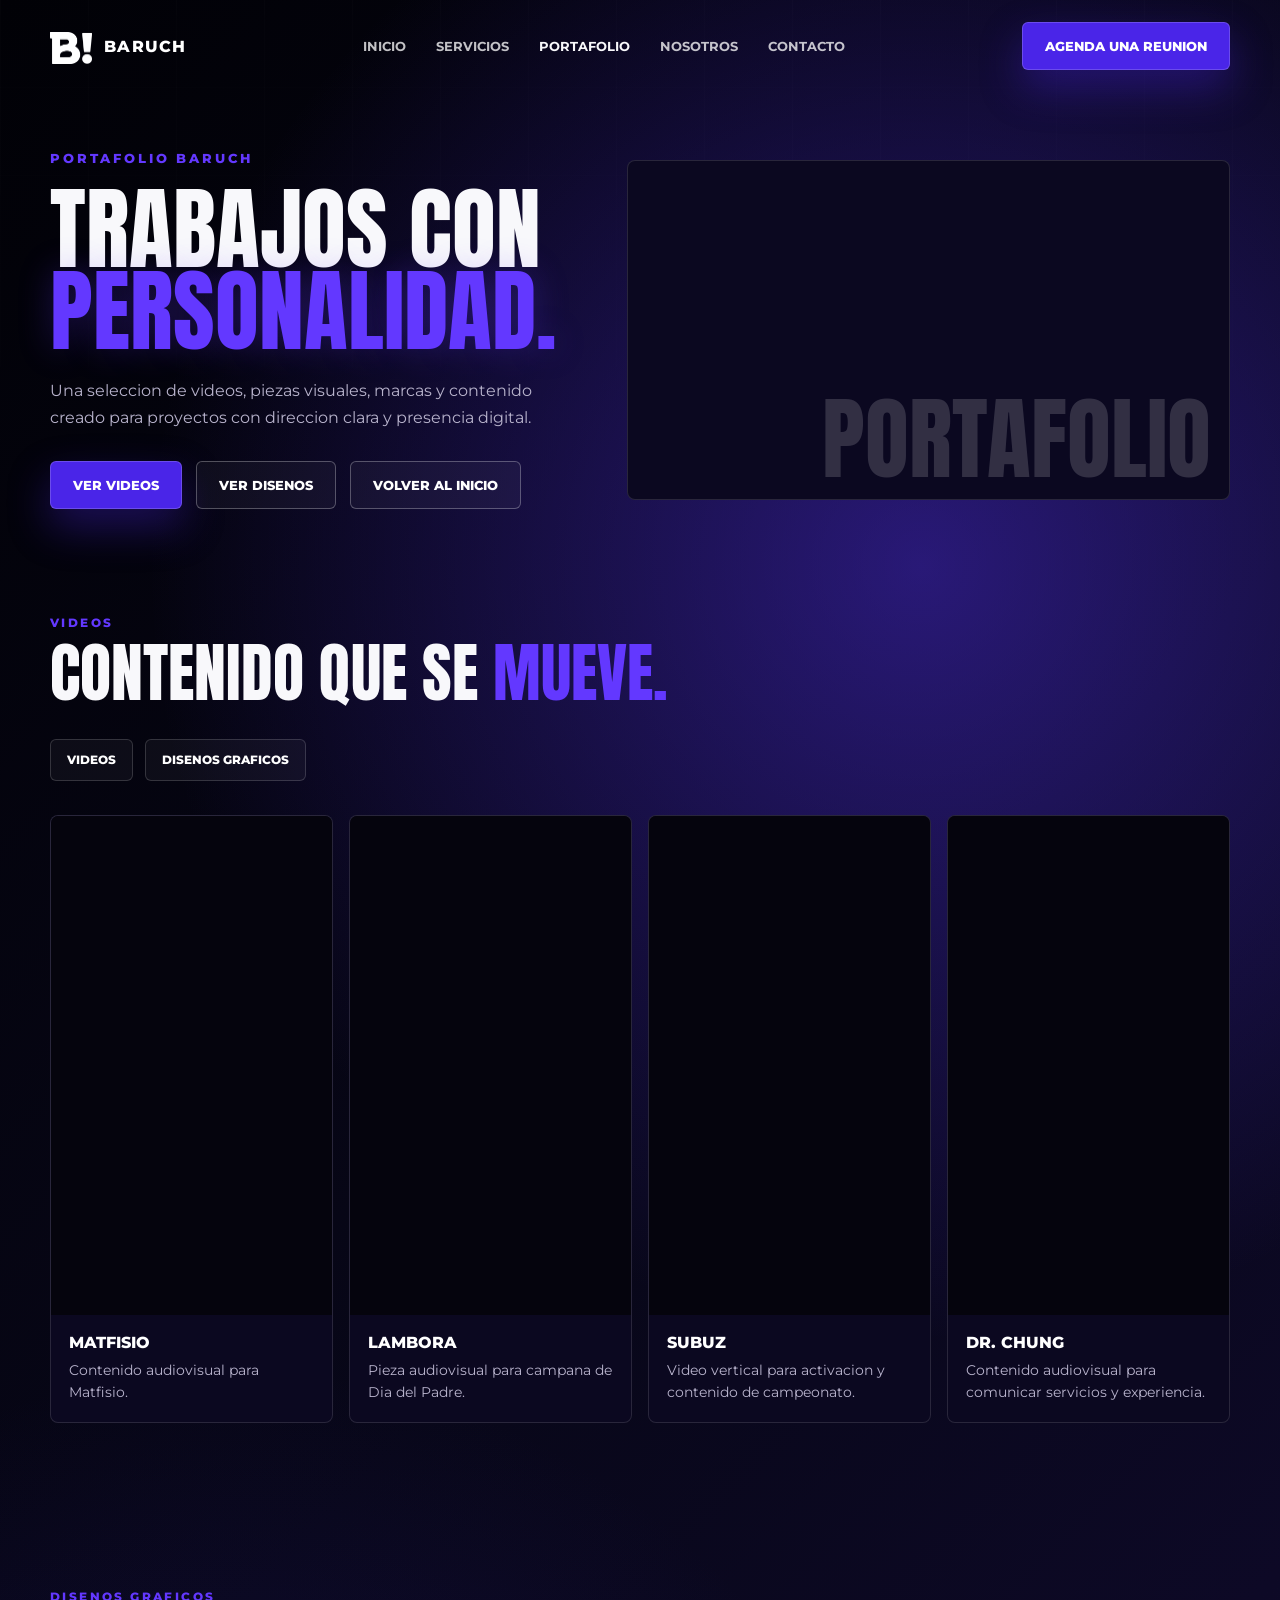
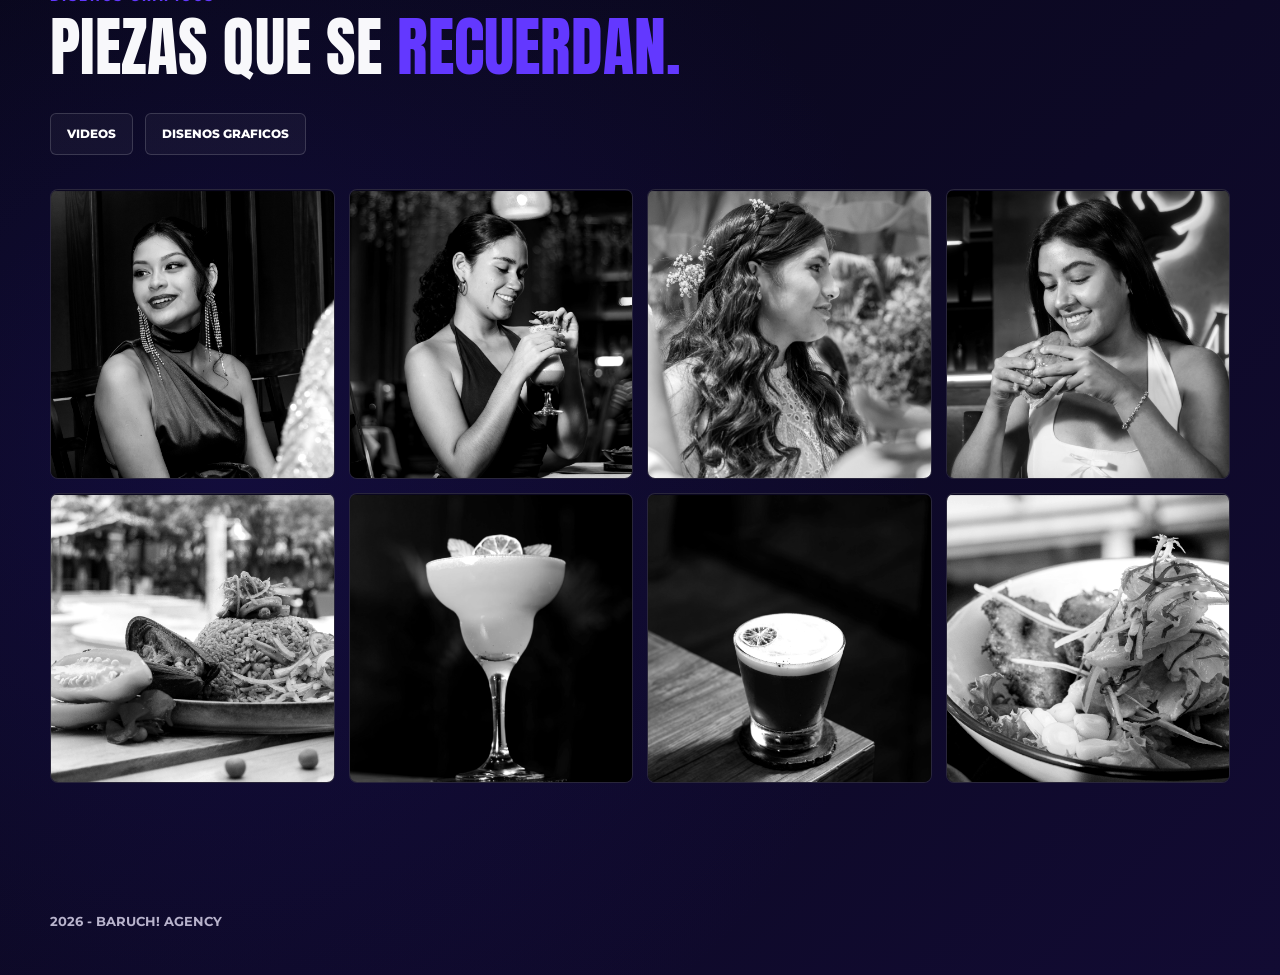
==== commit d9ed1b9d: "Actualizacion" ====
--- a/light.html
+++ b/light.html
@@ -4,7 +4,7 @@
 <meta charset="UTF-8">
 <meta name="viewport" content="width=device-width, initial-scale=1.0">
 <title>Portafolio | BARUCH Agency</title>
-<link rel="icon" type="image/png" href="multimedia/logo.png">
+<link rel="icon" type="image/png" href="multimedia/BARUCH LOGO - 3D.jpg">
 <link rel="preconnect" href="https://fonts.googleapis.com">
 <link rel="preconnect" href="https://fonts.gstatic.com" crossorigin>
 <link href="https://fonts.googleapis.com/css2?family=Anton&family=Montserrat:wght@400;600;700;800&display=swap" rel="stylesheet">
@@ -116,7 +116,7 @@
 <div class="container">
     <nav>
         <a href="index.html#inicio" class="logo">
-            <img src="multimedia/logo.png" alt="Baruch Agency" class="logo-mark">
+            <img src="multimedia/ISOTIPO BARUCH!.png" alt="Baruch Agency" class="logo-mark">
             <span>BARUCH</span>
         </a>
         <div class="menu">
@@ -299,4 +299,4 @@
 
 <script src="lightbox.js"></script>
 </body>
-</html>+</html>
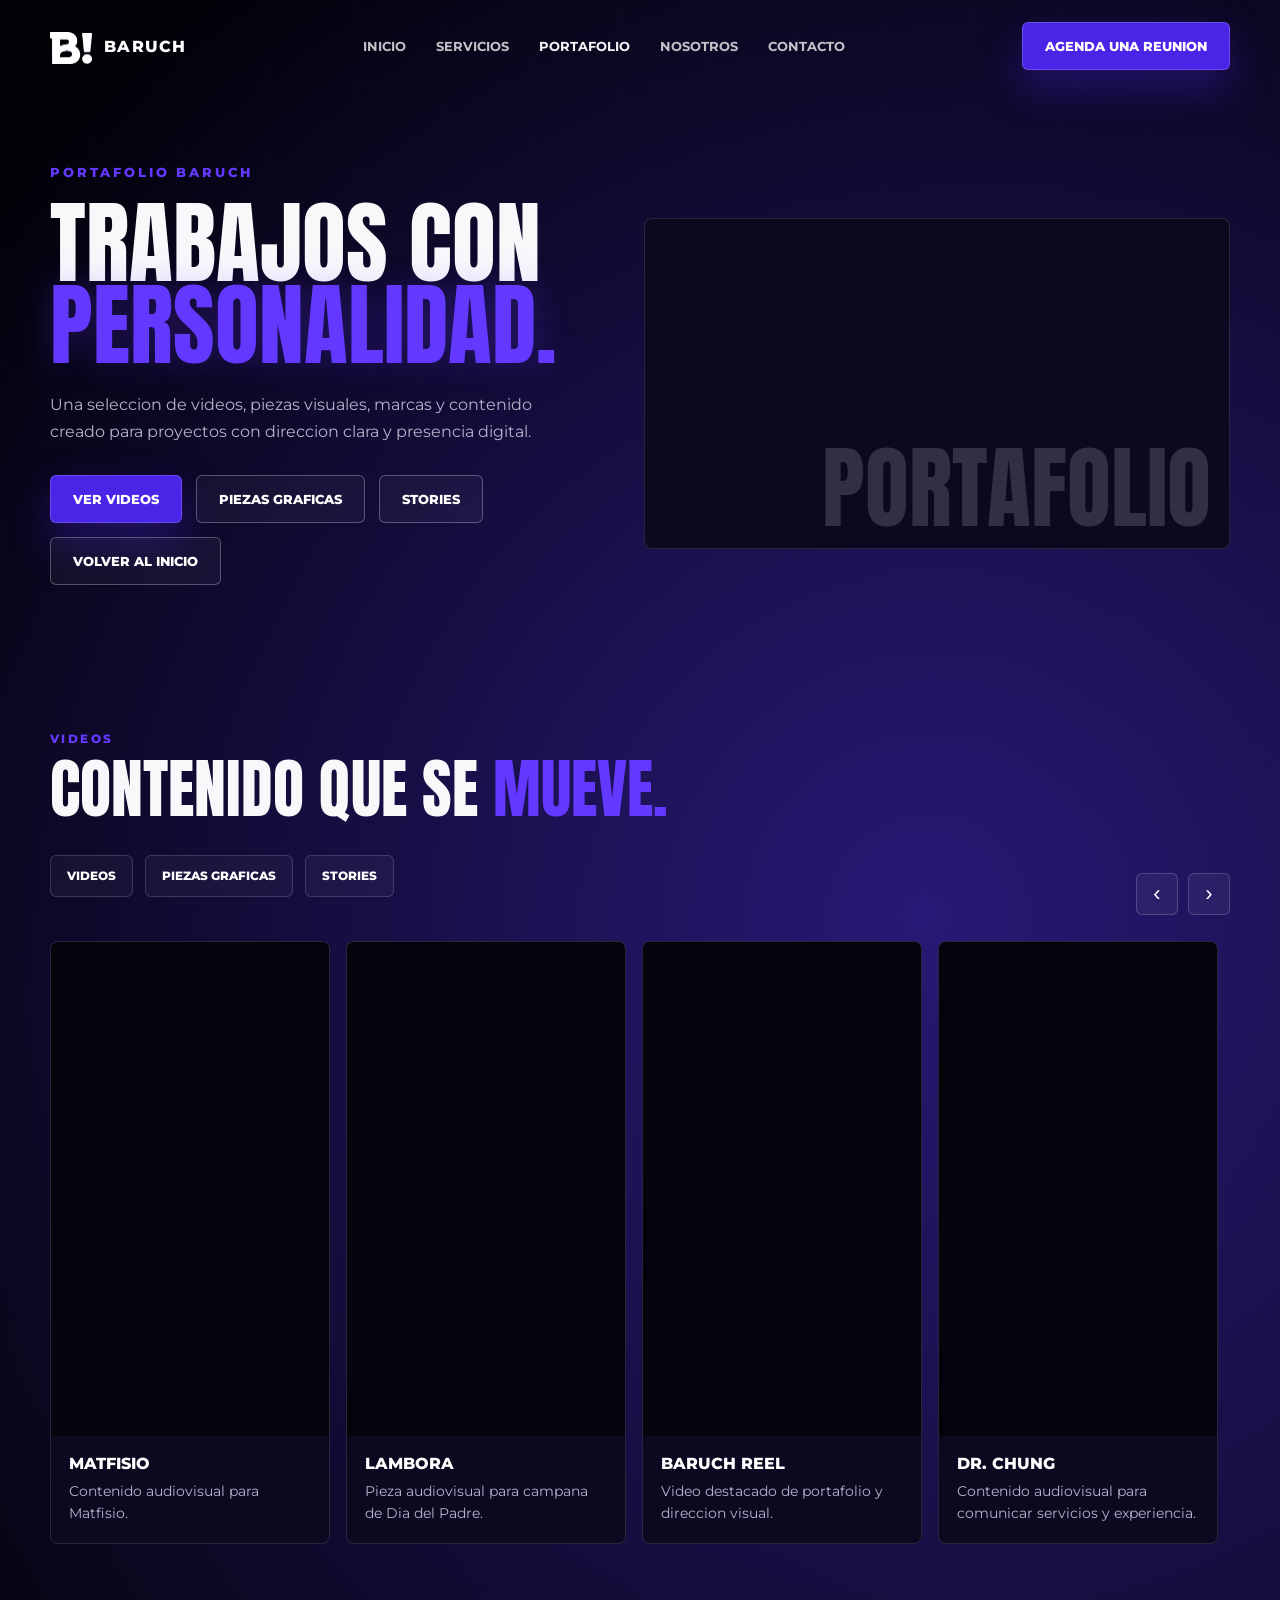
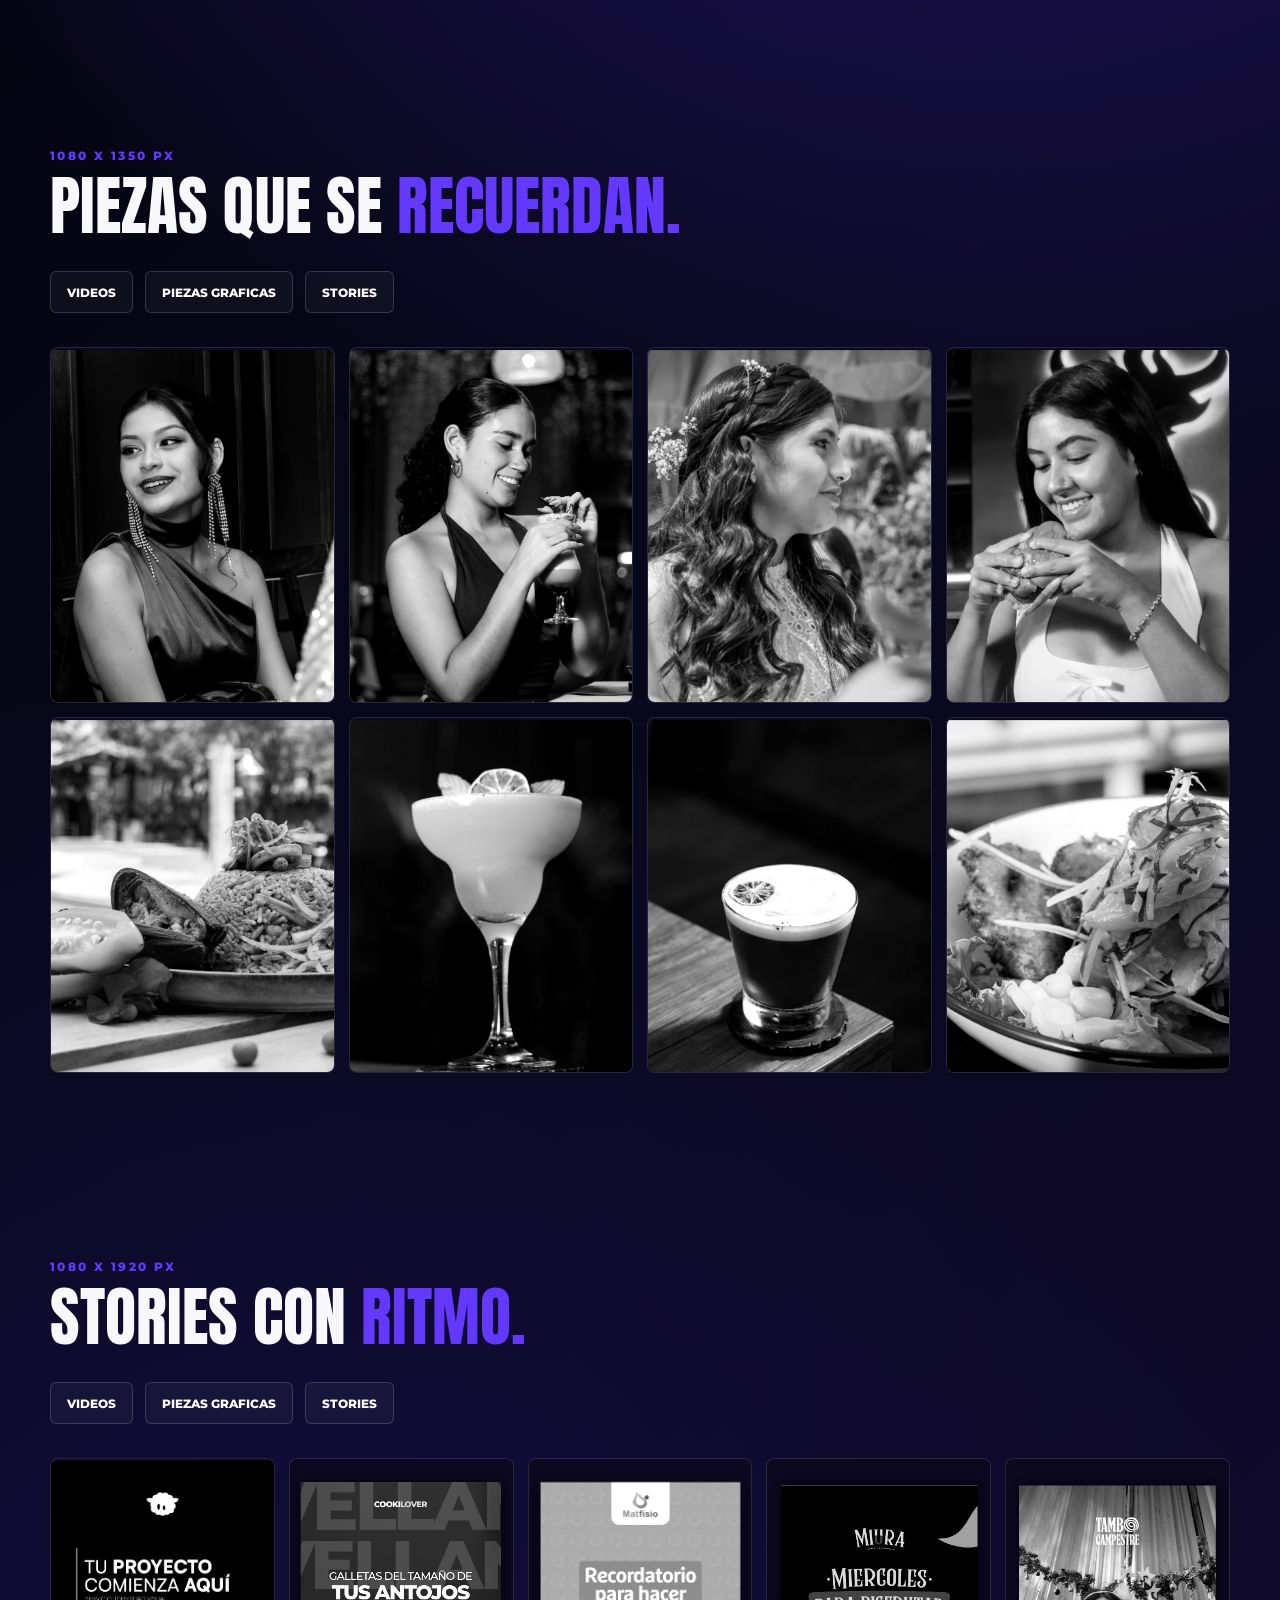
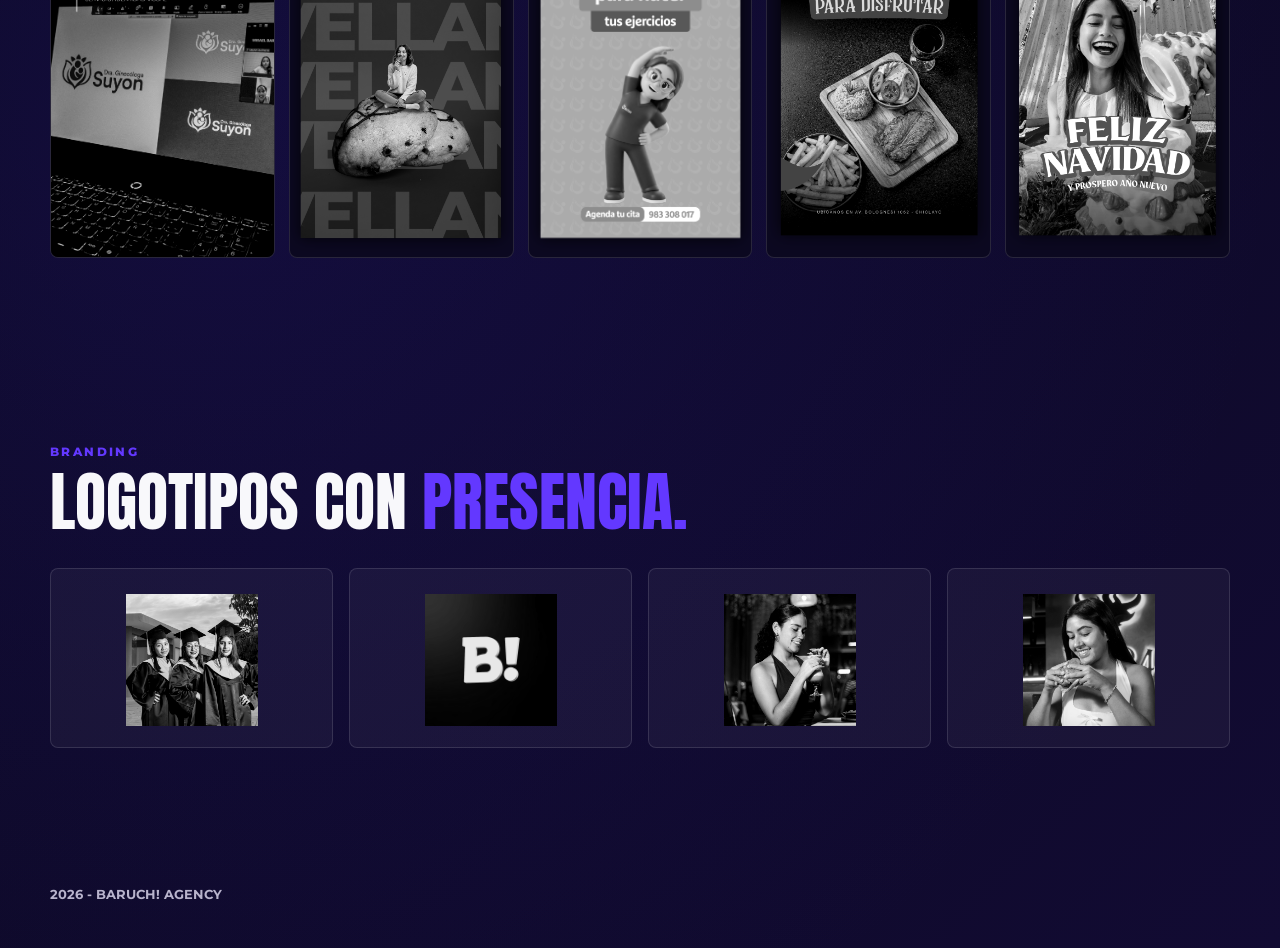
==== commit 0a2eadd3: "Actualizacion" ====
--- a/light.html
+++ b/light.html
@@ -54,23 +54,23 @@
 .btn-secondary{ border:1px solid rgba(255,255,255,.28); background:rgba(255,255,255,.04); }
 
 .portfolio-hero{
-    min-height:420px;
+    min-height:460px;
     display:grid;
     grid-template-columns:minmax(280px,.95fr) minmax(320px,1.05fr);
     align-items:center;
-    gap:32px;
-    padding:58px 0 36px;
+    gap:64px;
+    padding:72px 0 64px;
 }
 .hero-small{ margin-bottom:22px; color:var(--purple-bright); font-size:13px; font-weight:800; letter-spacing:.22em; text-transform:uppercase; }
 .hero-title{ max-width:600px; margin-bottom:24px; font-family:'Anton',Impact,'Arial Black',sans-serif; font-size:clamp(60px, 7vw, 104px); line-height:.92; font-weight:400; text-transform:uppercase; }
 .hero-title span{ display:block; color:var(--purple-bright); text-shadow:0 0 34px rgba(99,56,255,.28); }
 .hero-text{ max-width:500px; margin-bottom:30px; color:var(--muted); line-height:1.7; font-size:16px; }
 .hero-actions{ display:flex; gap:14px; flex-wrap:wrap; }
-.hero-panel{ min-height:320px; position:relative; overflow:hidden; border:1px solid rgba(255,255,255,.12); border-radius:8px; background:#0b0820; }
+.hero-panel{ min-height:320px; position:relative; overflow:hidden; border:1px solid rgba(255,255,255,.12); border-radius:8px; background:#0b0820; margin-top:18px; }
 .hero-panel iframe{ width:100%; height:100%; min-height:320px; aspect-ratio:16/9; display:block; border:none; }
 .hero-panel::after{ content:"PORTAFOLIO"; position:absolute; right:18px; bottom:14px; color:rgba(255,255,255,.16); font-family:'Anton',Impact,sans-serif; font-size:clamp(54px, 7vw, 94px); line-height:1; pointer-events:none; }
 
-.section{ padding:70px 0 96px; }
+.section{ padding:82px 0 104px; scroll-margin-top:24px; }
 .section-header{ max-width:720px; margin-bottom:34px; }
 .section-kicker{ margin-bottom:12px; color:var(--purple-bright); font-size:12px; font-weight:800; letter-spacing:.2em; text-transform:uppercase; }
 .section-title{ font-family:'Anton',Impact,'Arial Black',sans-serif; font-size:clamp(44px, 5vw, 72px); line-height:.98; font-weight:400; text-transform:uppercase; }
@@ -79,9 +79,14 @@
 .portfolio-tabs{ display:flex; gap:12px; flex-wrap:wrap; margin-bottom:34px; }
 .portfolio-tabs a{ display:inline-flex; align-items:center; justify-content:center; min-height:42px; padding:0 16px; border:1px solid rgba(255,255,255,.16); border-radius:6px; color:white; text-decoration:none; font-size:12px; font-weight:800; text-transform:uppercase; background:rgba(255,255,255,.04); }
 
-.video-grid{ display:grid; grid-template-columns:repeat(4, minmax(0, 1fr)); gap:16px; }
-.video-card{ overflow:hidden; border:1px solid rgba(255,255,255,.12); border-radius:8px; background:#0b0820; }
-.video-card iframe{ width:100%; aspect-ratio:9/16; display:block; border:none; background:#05040d; }
+.carousel-controls{ display:flex; justify-content:flex-end; gap:10px; margin:-58px 0 22px; }
+.carousel-btn{ width:42px; height:42px; border:1px solid rgba(255,255,255,.18); border-radius:6px; background:rgba(255,255,255,.05); color:white; font-size:22px; cursor:pointer; }
+.video-grid{ display:flex; gap:16px; overflow-x:auto; scroll-snap-type:x mandatory; scroll-behavior:smooth; padding:4px 0 18px; }
+.video-grid::-webkit-scrollbar{ height:8px; }
+.video-grid::-webkit-scrollbar-thumb{ background:rgba(255,255,255,.18); border-radius:999px; }
+.video-card{ flex:0 0 min(280px, 78vw); overflow:hidden; border:1px solid rgba(255,255,255,.12); border-radius:8px; background:#0b0820; scroll-snap-align:start; }
+.video-card iframe,
+.video-card video{ width:100%; aspect-ratio:9/16; display:block; border:none; background:#05040d; object-fit:cover; }
 .video-info{ padding:18px; }
 .video-info h3{ margin-bottom:8px; color:white; font-size:16px; font-weight:800; text-transform:uppercase; }
 .video-info p{ color:var(--muted); font-size:14px; line-height:1.55; }
@@ -90,6 +95,29 @@
 .gallery-item{ min-height:290px; padding:0; overflow:hidden; border:1px solid rgba(255,255,255,.12); border-radius:8px; background:#0b0820; appearance:none; font:inherit; text-align:left; cursor:pointer; }
 .gallery-item img{ width:100%; height:100%; min-height:290px; display:block; object-fit:cover; filter:grayscale(100%) contrast(1.06); transition:.3s; }
 .gallery-item:hover img{ filter:grayscale(0%) contrast(1.05); transform:scale(1.04); }
+.piece-grid{ display:grid; grid-template-columns:repeat(4, minmax(0, 1fr)); gap:14px; }
+.piece-grid .gallery-item{ aspect-ratio:4/5; min-height:auto; }
+.story-grid{ display:grid; grid-template-columns:repeat(5, minmax(0, 1fr)); gap:14px; }
+.story-grid .gallery-item{ aspect-ratio:9/16; min-height:auto; }
+.piece-grid .gallery-item img,
+.story-item img{ min-height:100%; }
+.brand-grid{ display:grid; grid-template-columns:repeat(4, minmax(0, 1fr)); gap:16px; }
+.brand-logo{ display:grid; place-items:center; min-height:180px; padding:24px; border:1px solid rgba(255,255,255,.12); border-radius:8px; background:rgba(255,255,255,.045); opacity:0; transform:translateY(18px) scale(.96); }
+.brand-logo.is-visible{ animation:brandIn .75s ease both; }
+.brand-logo:nth-child(2){ animation-delay:.1s; }
+.brand-logo:nth-child(3){ animation-delay:.2s; }
+.brand-logo:nth-child(4){ animation-delay:.3s; }
+.brand-logo img{ max-width:100%; max-height:132px; object-fit:contain; filter:grayscale(100%) contrast(1.05); transition:.3s; }
+.brand-logo:hover img{ filter:grayscale(0%) contrast(1.05); transform:scale(1.04); }
+
+@keyframes brandIn{
+    from{ opacity:0; transform:translateY(18px) scale(.96); }
+    to{ opacity:1; transform:translateY(0) scale(1); }
+}
+
+@media(prefers-reduced-motion:reduce){
+    .brand-logo{ opacity:1; transform:none; animation:none; }
+}
 
 footer{ padding:34px 0 46px; color:var(--muted); font-size:13px; font-weight:700; text-transform:uppercase; }
 
@@ -99,15 +127,16 @@
     .portfolio-hero{ grid-template-columns:1fr; text-align:center; }
     .hero-text{ margin-left:auto; margin-right:auto; }
     .hero-actions{ justify-content:center; }
-    .video-grid{ grid-template-columns:repeat(2, minmax(0, 1fr)); }
-    .gallery-grid{ grid-template-columns:repeat(2, minmax(0, 1fr)); }
+    .carousel-controls{ justify-content:center; margin:0 0 22px; }
+    .gallery-grid, .piece-grid, .brand-grid{ grid-template-columns:repeat(2, minmax(0, 1fr)); }
+    .story-grid{ grid-template-columns:repeat(3, minmax(0, 1fr)); }
 }
 @media(max-width:620px){
     .container{ width:min(100% - 28px, 1180px); }
     nav .btn{ display:none; }
     .menu a{ font-size:12px; }
     .hero-title{ font-size:clamp(54px, 17vw, 80px); }
-    .video-grid, .gallery-grid{ grid-template-columns:1fr; }
+    .gallery-grid, .piece-grid, .story-grid, .brand-grid{ grid-template-columns:1fr; }
 }
 </style>
 </head>
@@ -142,7 +171,8 @@
                 </p>
                 <div class="hero-actions">
                     <a href="#videos" class="btn">Ver videos</a>
-                    <a href="#disenos" class="btn-secondary">Ver disenos</a>
+                    <a href="#piezas-graficas" class="btn-secondary">Piezas graficas</a>
+                    <a href="#stories" class="btn-secondary">Stories</a>
                     <a href="index.html#inicio" class="btn-secondary">Volver al inicio</a>
                 </div>
             </div>
@@ -164,7 +194,13 @@
 
             <div class="portfolio-tabs">
                 <a href="#videos">Videos</a>
-                <a href="#disenos">Disenos graficos</a>
+                <a href="#piezas-graficas">Piezas graficas</a>
+                <a href="#stories">Stories</a>
+            </div>
+
+            <div class="carousel-controls" aria-label="Controles de videos">
+                <button class="carousel-btn" type="button" data-scroll-videos="-1" aria-label="Videos anteriores">&#8249;</button>
+                <button class="carousel-btn" type="button" data-scroll-videos="1" aria-label="Videos siguientes">&#8250;</button>
             </div>
 
             <div class="video-grid">
@@ -181,29 +217,23 @@
                     </div>
                 </article>
 
-                <!-- VIDEO 2: Lambora — reemplaza ID_LAMBORA con el ID del video de YouTube -->
                 <article class="video-card">
-                    <iframe
-                        src="https://www.youtube.com/embed/ID_LAMBORA?autoplay=1&mute=1&loop=1&playlist=ID_LAMBORA&controls=0&playsinline=1"
-                        allow="autoplay; encrypted-media"
-                        allowfullscreen>
-                    </iframe>
+                    <video src="multimedia/LAMBORA_X_FATHER.mp4" autoplay muted loop playsinline></video>
                     <div class="video-info">
                         <h3>Lambora</h3>
                         <p>Pieza audiovisual para campana de Dia del Padre.</p>
                     </div>
                 </article>
 
-                <!-- VIDEO 3: Subuz — reemplaza ID_SUBUZ con el ID del video de YouTube -->
                 <article class="video-card">
                     <iframe
-                        src="https://www.youtube.com/embed/ID_SUBUZ?autoplay=1&mute=1&loop=1&playlist=ID_SUBUZ&controls=0&playsinline=1"
+                        src="https://www.youtube.com/embed/Ua5qcs7RHiY?autoplay=1&mute=1&loop=1&playlist=Ua5qcs7RHiY&controls=0&playsinline=1"
                         allow="autoplay; encrypted-media"
                         allowfullscreen>
                     </iframe>
                     <div class="video-info">
-                        <h3>Subuz</h3>
-                        <p>Video vertical para activacion y contenido de campeonato.</p>
+                        <h3>Baruch Reel</h3>
+                        <p>Video destacado de portafolio y direccion visual.</p>
                     </div>
                 </article>
 
@@ -222,18 +252,19 @@
             </div>
         </section>
 
-        <section class="section" id="disenos">
+        <section class="section" id="piezas-graficas">
             <div class="section-header">
-                <div class="section-kicker">Disenos graficos</div>
+                <div class="section-kicker">1080 x 1350 px</div>
                 <h2 class="section-title">Piezas que se <span>recuerdan.</span></h2>
             </div>
 
             <div class="portfolio-tabs">
                 <a href="#videos">Videos</a>
-                <a href="#disenos">Disenos graficos</a>
-            </div>
-
-            <div class="gallery-grid">
+                <a href="#piezas-graficas">Piezas graficas</a>
+                <a href="#stories">Stories</a>
+            </div>
+
+            <div class="gallery-grid piece-grid">
                 <button class="gallery-item cursor" onclick="openModal();currentSlide(1)" aria-label="Ver proyecto Karina">
                     <img src="multimedia/karina.png" alt="Proyecto Karina">
                 </button>
@@ -258,6 +289,59 @@
                 <button class="gallery-item cursor" onclick="openModal();currentSlide(8)" aria-label="Ver proyecto Ceviche">
                     <img src="multimedia/CEVICHEE.png" alt="Proyecto Ceviche">
                 </button>
+            </div>
+        </section>
+
+        <section class="section" id="stories">
+            <div class="section-header">
+                <div class="section-kicker">1080 x 1920 px</div>
+                <h2 class="section-title">Stories con <span>ritmo.</span></h2>
+            </div>
+
+            <div class="portfolio-tabs">
+                <a href="#videos">Videos</a>
+                <a href="#piezas-graficas">Piezas graficas</a>
+                <a href="#stories">Stories</a>
+            </div>
+
+            <div class="gallery-grid story-grid">
+                <button class="gallery-item story-item cursor" onclick="openModal();currentSlide(9)" aria-label="Ver story Stores">
+                    <img src="multimedia/Stores.png" alt="Story Stores">
+                </button>
+                <button class="gallery-item story-item cursor" onclick="openModal();currentSlide(10)" aria-label="Ver story Store 1">
+                    <img src="multimedia/store 1.png" alt="Story Store 1">
+                </button>
+                <button class="gallery-item story-item cursor" onclick="openModal();currentSlide(11)" aria-label="Ver story Matfisio">
+                    <img src="multimedia/Matfisio.png" alt="Story Matfisio">
+                </button>
+                <button class="gallery-item story-item cursor" onclick="openModal();currentSlide(12)" aria-label="Ver story Parrilla">
+                    <img src="multimedia/PARRILLA.png" alt="Story Parrilla">
+                </button>
+                <button class="gallery-item story-item cursor" onclick="openModal();currentSlide(13)" aria-label="Ver story Tambo">
+                    <img src="multimedia/tambo_1.png" alt="Story Tambo">
+                </button>
+            </div>
+        </section>
+
+        <section class="section" id="branding">
+            <div class="section-header">
+                <div class="section-kicker">Branding</div>
+                <h2 class="section-title">Logotipos con <span>presencia.</span></h2>
+            </div>
+
+            <div class="brand-grid">
+                <a class="brand-logo" href="#piezas-graficas" aria-label="Ver branding RFA">
+                    <img src="multimedia/RFA.png" alt="Logo RFA">
+                </a>
+                <a class="brand-logo" href="#piezas-graficas" aria-label="Ver branding Baruch">
+                    <img src="multimedia/BARUCH LOGO - 3D.jpg" alt="Logo Baruch">
+                </a>
+                <a class="brand-logo" href="#piezas-graficas" aria-label="Ver branding Domi">
+                    <img src="multimedia/DOMI.png" alt="Logo Domi">
+                </a>
+                <a class="brand-logo" href="#piezas-graficas" aria-label="Ver branding Belen">
+                    <img src="multimedia/BELEN.png" alt="Logo Belen">
+                </a>
             </div>
         </section>
     </main>
@@ -278,6 +362,11 @@
         <div class="mySlides"><img src="multimedia/MIURA TRAGO.png" style="width:100%" alt="Proyecto Miura Trago"></div>
         <div class="mySlides"><img src="multimedia/TRAGO.png" style="width:100%" alt="Proyecto Trago"></div>
         <div class="mySlides"><img src="multimedia/CEVICHEE.png" style="width:100%" alt="Proyecto Ceviche"></div>
+        <div class="mySlides"><img src="multimedia/Stores.png" style="width:100%" alt="Story Stores"></div>
+        <div class="mySlides"><img src="multimedia/store 1.png" style="width:100%" alt="Story Store 1"></div>
+        <div class="mySlides"><img src="multimedia/Matfisio.png" style="width:100%" alt="Story Matfisio"></div>
+        <div class="mySlides"><img src="multimedia/PARRILLA.png" style="width:100%" alt="Story Parrilla"></div>
+        <div class="mySlides"><img src="multimedia/tambo_1.png" style="width:100%" alt="Story Tambo"></div>
 
         <a class="prev" onclick="plusSlides(-1)">&#10094;</a>
         <a class="next" onclick="plusSlides(1)">&#10095;</a>
@@ -293,10 +382,34 @@
             <img class="demo cursor" src="multimedia/MIURA TRAGO.png" onclick="currentSlide(6)" alt="Proyecto Miura Trago">
             <img class="demo cursor" src="multimedia/TRAGO.png" onclick="currentSlide(7)" alt="Proyecto Trago">
             <img class="demo cursor" src="multimedia/CEVICHEE.png" onclick="currentSlide(8)" alt="Proyecto Ceviche">
+            <img class="demo cursor" src="multimedia/Stores.png" onclick="currentSlide(9)" alt="Story Stores">
+            <img class="demo cursor" src="multimedia/store 1.png" onclick="currentSlide(10)" alt="Story Store 1">
+            <img class="demo cursor" src="multimedia/Matfisio.png" onclick="currentSlide(11)" alt="Story Matfisio">
+            <img class="demo cursor" src="multimedia/PARRILLA.png" onclick="currentSlide(12)" alt="Story Parrilla">
+            <img class="demo cursor" src="multimedia/tambo_1.png" onclick="currentSlide(13)" alt="Story Tambo">
         </div>
     </div>
 </div>
 
 <script src="lightbox.js"></script>
+<script>
+const videoCarousel = document.querySelector(".video-grid");
+document.querySelectorAll("[data-scroll-videos]").forEach((button) => {
+    button.addEventListener("click", () => {
+        const direction = Number(button.dataset.scrollVideos);
+        videoCarousel.scrollBy({ left: direction * 320, behavior: "smooth" });
+    });
+});
+
+const brandObserver = new IntersectionObserver((entries, observer) => {
+    entries.forEach((entry) => {
+        if (!entry.isIntersecting) return;
+        entry.target.classList.add("is-visible");
+        observer.unobserve(entry.target);
+    });
+}, { threshold:.25 });
+
+document.querySelectorAll(".brand-logo").forEach((logo) => brandObserver.observe(logo));
+</script>
 </body>
 </html>
